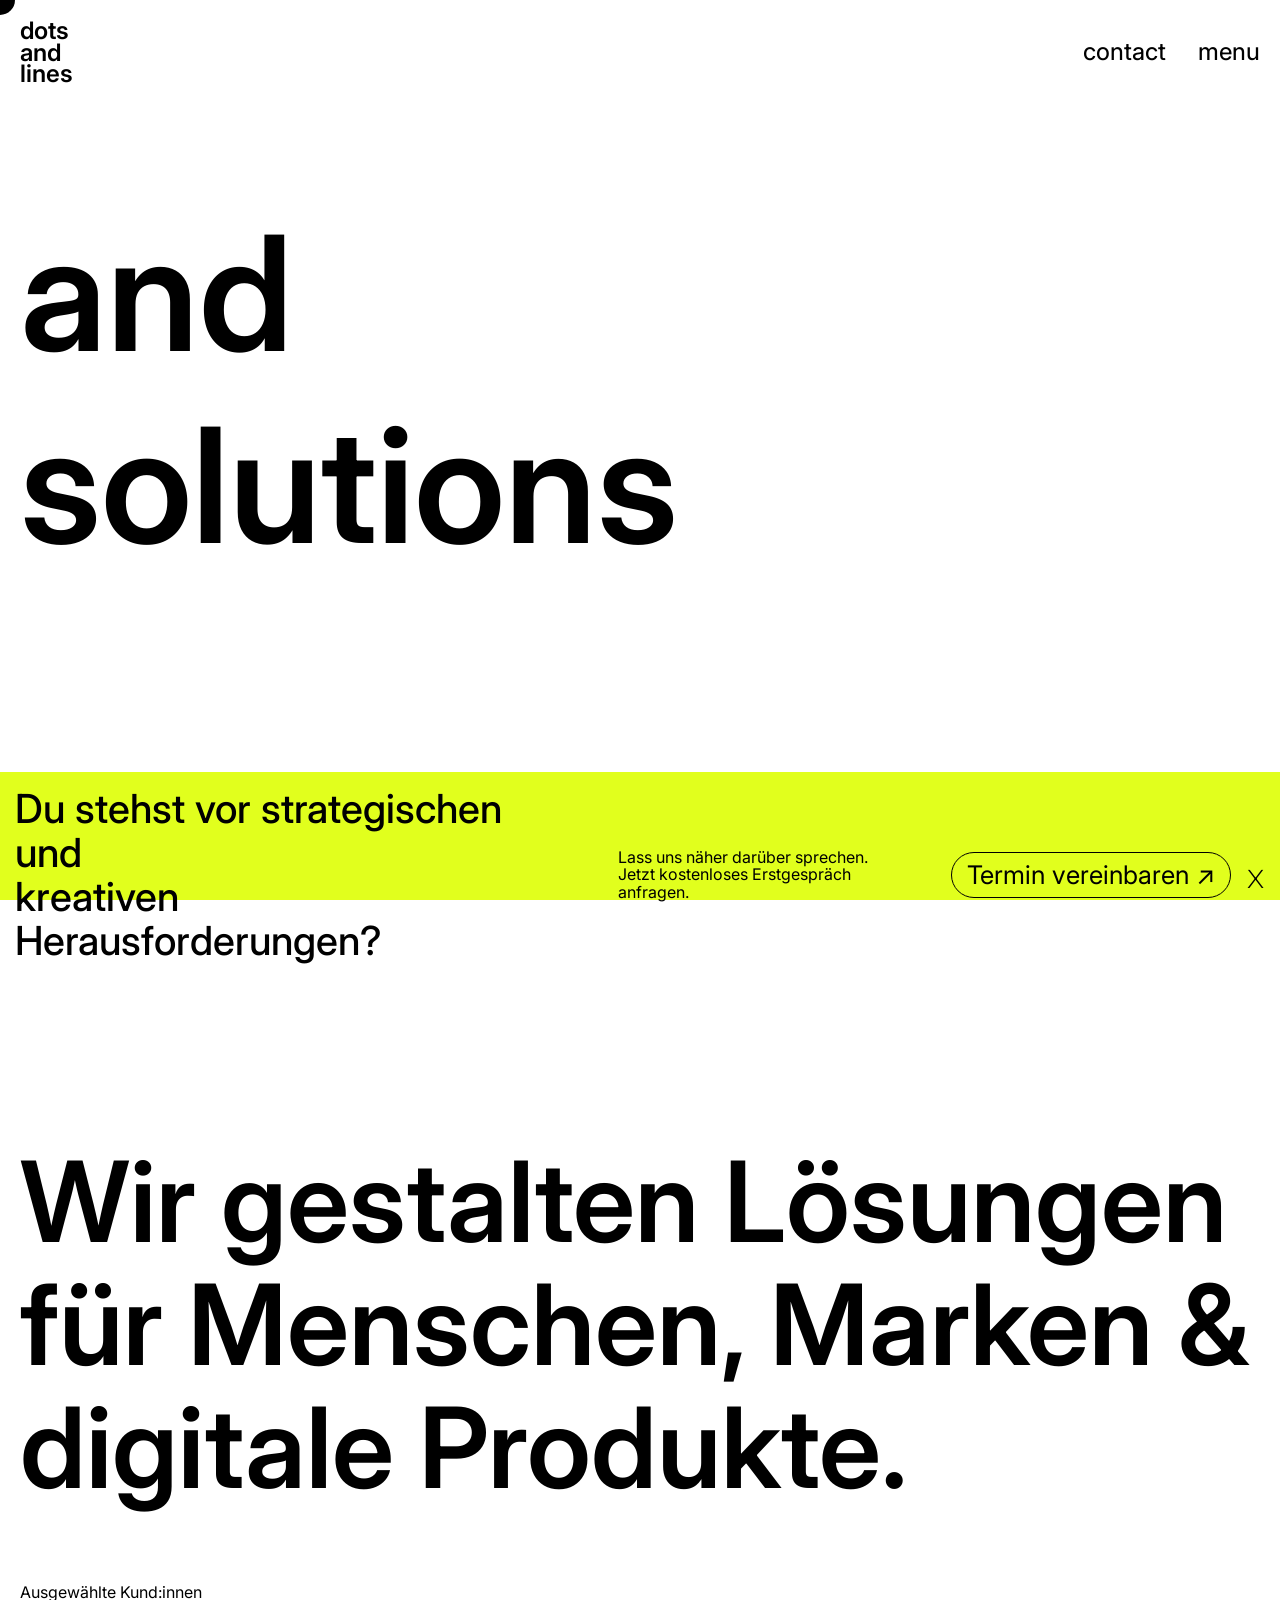
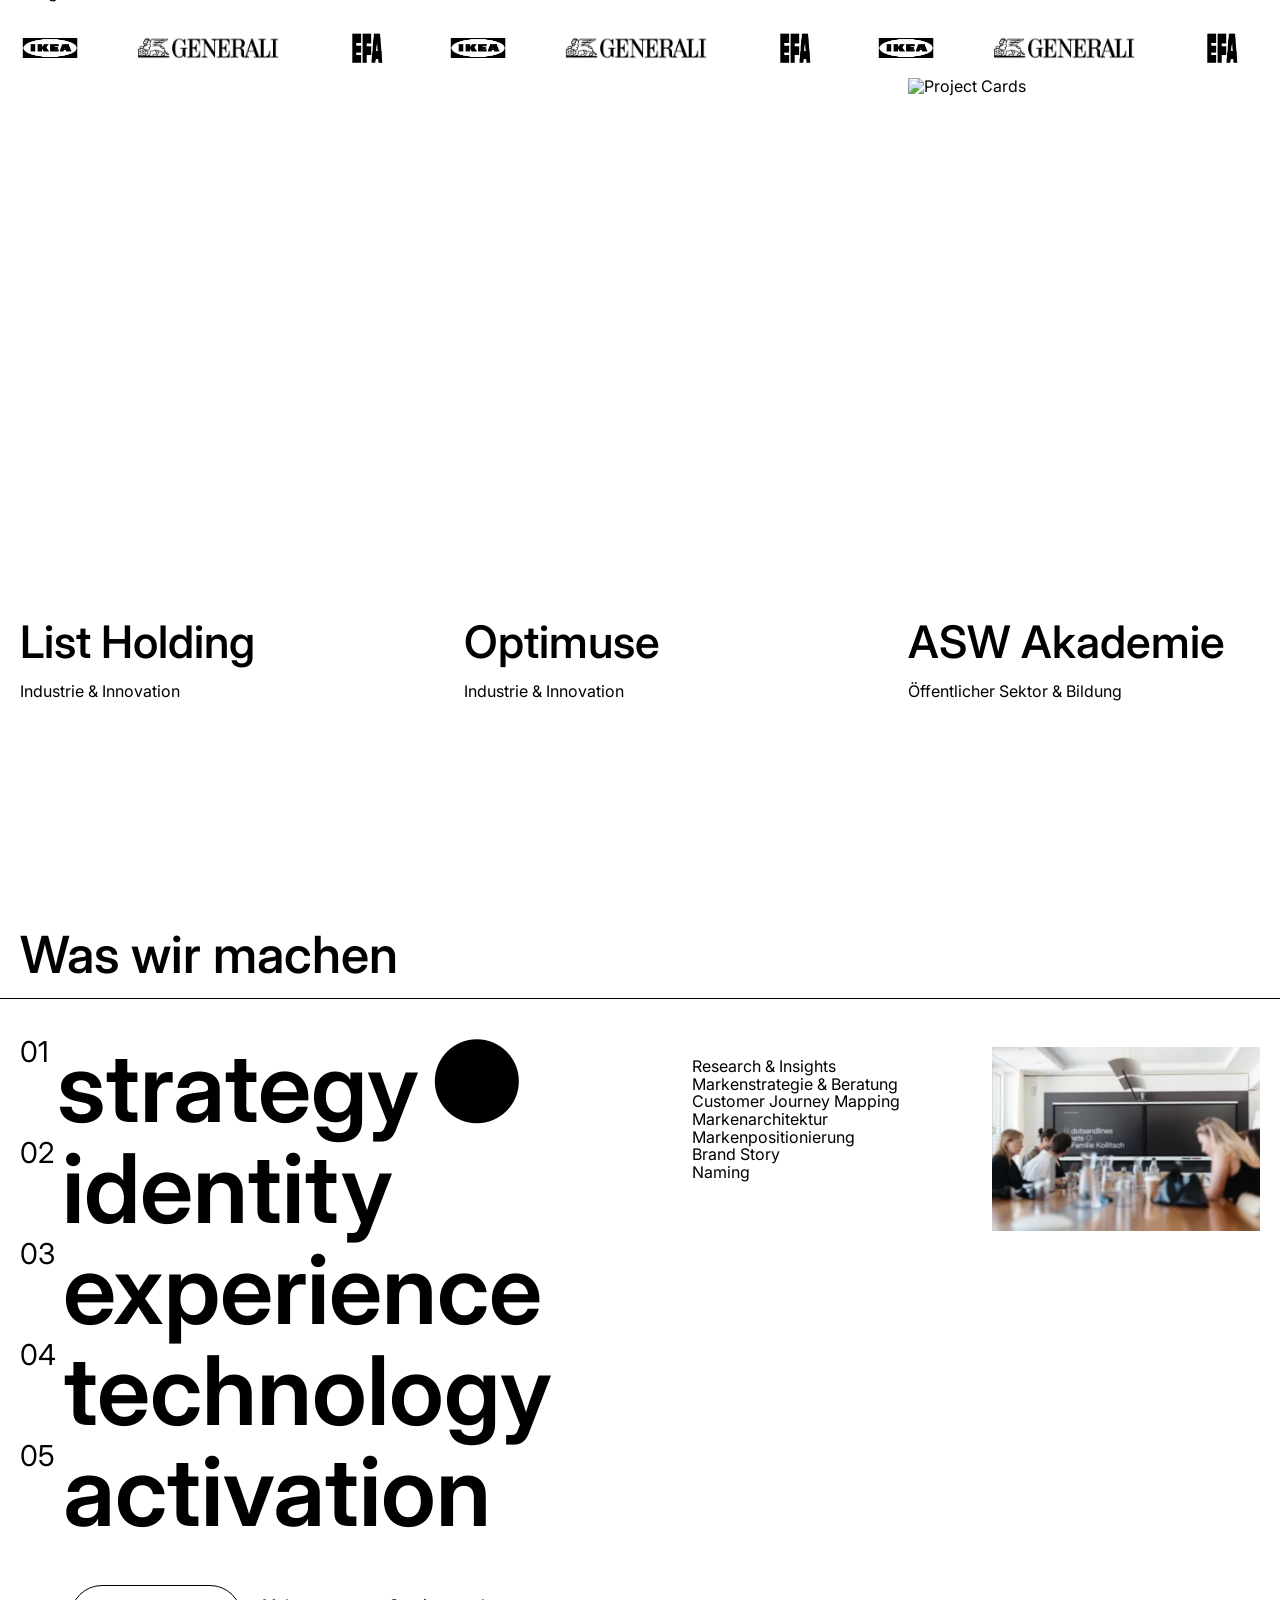
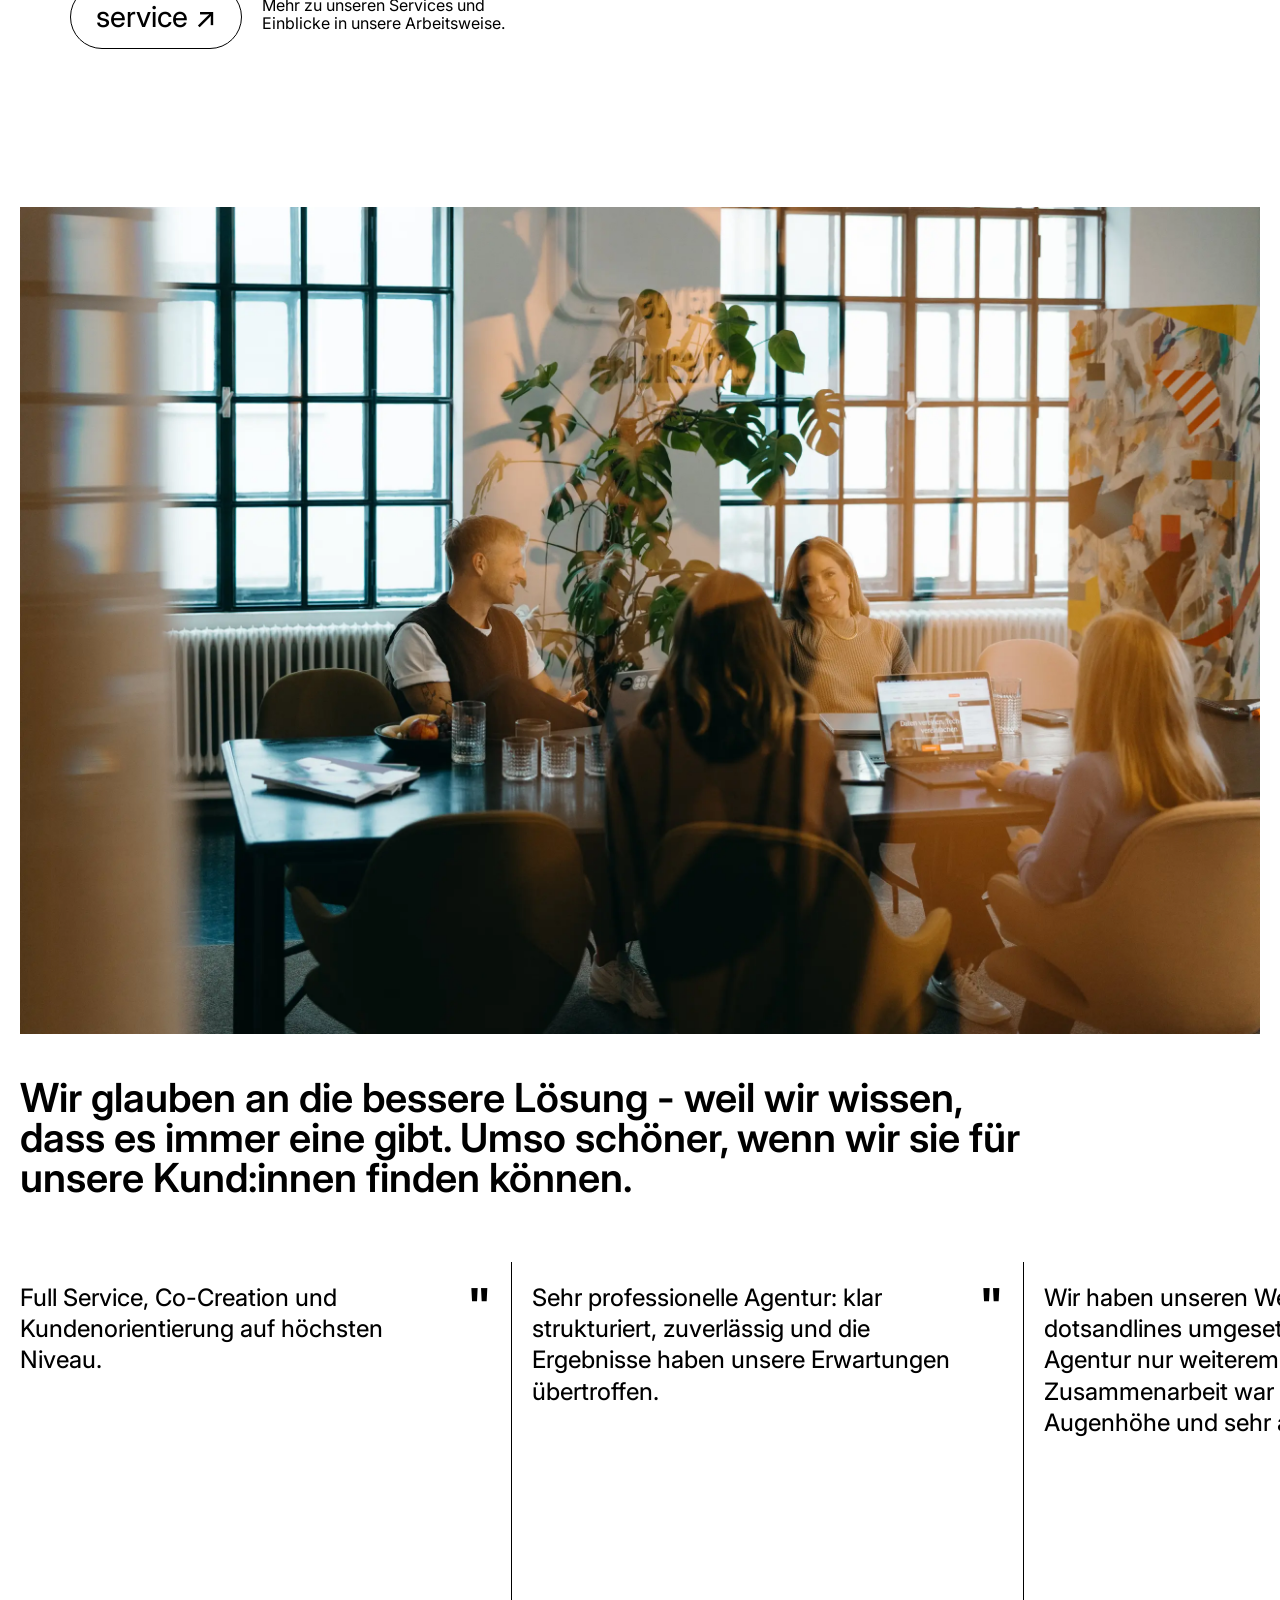
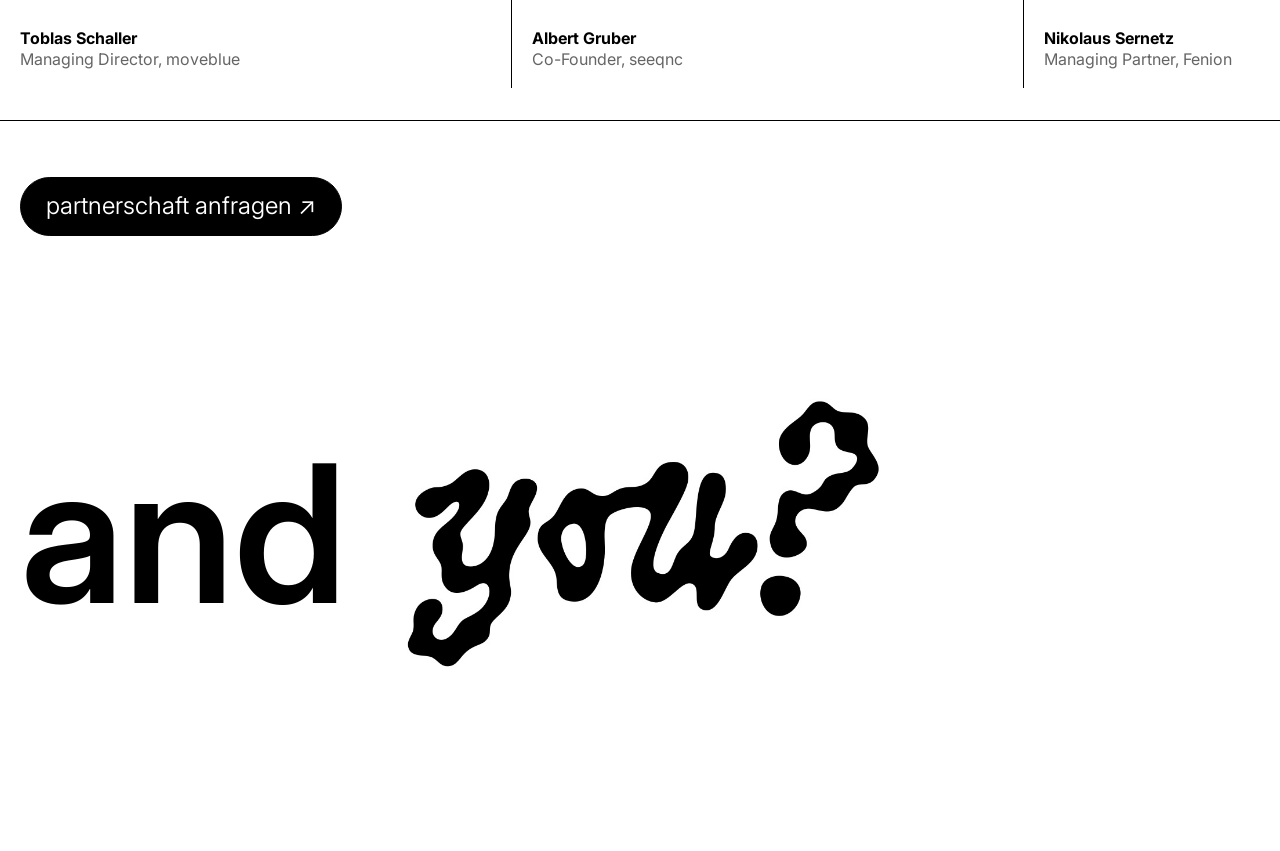
==== index.html @ 4eeb2e4d "finish testimonial cards" ====
<!DOCTYPE html>
<html lang="en">
  <head>
    <meta charset="UTF-8" />
    <meta name="viewport" content="width=device-width, initial-scale=1.0" />
    <meta http-equiv="X-UA-Compatible" content="ie=edge" />
    <title>Home | dots and lines Case Study</title>
    <link rel="preconnect" href="https://fonts.googleapis.com">
    <link rel="preconnect" href="https://fonts.gstatic.com" crossorigin>
    <link href="https://fonts.googleapis.com/css2?family=Inter:ital,opsz,wght@0,14..32,100..900;1,14..32,100..900&display=swap" rel="stylesheet">
    <link rel="stylesheet" href="normalize.css">
    <link rel="stylesheet" href="main.css"/>
  </head>
  
  <body>

<!--STICKY BANNER-->
    <article class="banner">
      <p class="banner__heading">
        <span>Du stehst vor strategischen und</span>
        <span>kreativen Herausforderungen?</span>
      </p>
      <p class="banner__text">Lass uns näher darüber sprechen. Jetzt kostenloses Erstgespräch anfragen.</p>
      <div class="banner__actions">
          <a href="#" class="banner__cta">Termin vereinbaren ↗ </a>
          <button class="banner__close">x</button>
      </div>
    </article>
            
<!--CURSOR-->
    <div class="cursor"></div>

<!--MAIN NAV-->
    <article class="navbar">
      <div class="main-nav">
        <nav class="main-nav__container">
          <div class="main-nav__logo">
            <span>dots</span><br>
            <span>and</span><br>
            <span>lines</span>
          </div>
          <div class="main-nav__menu">
            <a href="#">contact</a>
            <a href="#">menu</a>
          </div>
        </nav>
      </div>
    </article>

<!--HERO-->
    <article class="hero__title-wrap">
      <div class="hero__slot">
      <div class="hero__intro-viewport">
          <div class="hero__intro-clip">
              <div class="hero__intro">dots</div>
          </div>
          <div class="hero__intro-clip">
              <div class="hero__static">and</div>
          </div>
          <div class="hero__intro-clip">
              <div class="hero__intro">lines</div>
          </div>
      </div>
        <div class="hero__viewport">
          <div class="hero__word-track">
            <span>strategy</span>
            <span>identity</span>
            <span>experience</span>
            <span>technology</span>
            <span>activation</span>
            <span>solutions</span>
          </div>
        </div>
      </div>
    </article>

<!--HERO VIDEO-->
    <article class="cover">
      <video class="hero__video" src="img/hero-video.mp4" autoplay muted loop playsinline></video>
      <h1 class="cover__text">Wir gestalten Lösungen für Menschen, Marken & digitale Produkte.</h1>
    </article>

<!--CLIENT STRIP-->
    <article class="client-strip">
      <p class="client__list-title">Ausgewählte Kund:innen</p>
            <div class="logo-strip">
                <div class="logo-track">
                    <img src="img/logo_ikea.png" alt="Ikea Logo">
                    <img src="img/logo_generali.png" alt="Generali Logo">
                    <img src="img/logo_efa.png" alt="EFA Logo">

                    <img src="img/logo_ikea.png" alt="Ikea Logo">
                    <img src="img/logo_generali.png" alt="Generali Logo">
                    <img src="img/logo_efa.png" alt="EFA Logo">
                    
                    <img src="img/logo_ikea.png" alt="Ikea Logo">
                    <img src="img/logo_generali.png" alt="Generali Logo">
                    <img src="img/logo_efa.png" alt="EFA Logo">

                    <img src="img/logo_ikea.png" alt="Ikea Logo">
                    <img src="img/logo_generali.png" alt="Generali Logo">
                    <img src="img/logo_efa.png" alt="EFA Logo">

                    <img src="img/logo_ikea.png" alt="Ikea Logo">
                    <img src="img/logo_generali.png" alt="Generali Logo">
                    <img src="img/logo_efa.png" alt="EFA Logo">

                    <img src="img/logo_ikea.png" alt="Ikea Logo">
                    <img src="img/logo_generali.png" alt="Generali Logo">
                    <img src="img/logo_efa.png" alt="EFA Logo">
                </div>
              </div>
    </article>

<!--PROJECT CARDS-->
    <article class="project-cards">
        <div class="projects">
            <div class="project__cards">
                <div class="project__img-wrap">
                  <video class="project__video" src="https://cdn.sanity.io/files/y7n60qgt/production/046ce5dcc7f55432e597264c31dbbadfd63aad85.mp4" autoplay muted loop playsinline></video>
                </div>
                <h2>List Holding</h2>
                <p>Industrie &amp; Innovation</p>
            </div>
            <div class="project__cards">
                <div class="project__img-wrap">
                    <video class="project__video" src="https://cdn.sanity.io/files/y7n60qgt/production/2624f826c27a56b7e2b9a69c93c9286c3ce759e3.mp4" autoplay muted loop playsinline></video>
                </div>
                <h2>Optimuse</h2>
                <p>Industrie &amp; Innovation</p>
            </div>
            <div class="project__cards">
                <div class="project__img-wrap">
                    <img class="project__img" src="https://cdn.sanity.io/images/y7n60qgt/production/7425df51968b651694df9f4c94f338ae63f7da45-2160x2700.jpg?w=673&fm=webp" alt="Project Cards">
                </div>
                <h2>ASW Akademie</h2>
                <p>Öffentlicher Sektor &amp; Bildung</p>
            </div>
            <div class="project__cards">
                <div class="project__img-wrap">
                    <img class="project__img" src="img/phone.webp" alt="Project Cards">
                </div>
                <h2>City Airport Train</h2>
                <p>Wirtschaft &amp; Tourismus</p>
            </div>
            <div class="project__cards">
                <div class="project__img-wrap">
                    <video class="project__video" src="img/neweurope2022.mov" autoplay muted loop playsinline></video>
                </div>
                <h2>European Forum Alpbach</h2>
                <p>Wirtschaft &amp; Tourismus</p>
            </div>
            <div class="project__cards">
                <div class="project__img-wrap">
                    <img class="project__img" src="img/apo.webp" alt="Project Cards">
                </div>
                <h2>Apothekerkammer</h2>
                <p>Gesundheit &amp; Healthcare</p>
            </div>
            <div class="project__cards">
                <div class="project__img-wrap">
                    <video class="project__video" src="https://cdn.sanity.io/files/y7n60qgt/production/a20323cf07ae91e8a5c4e08586f7907f01e80e82.mp4" autoplay muted loop playsinline></video>
                </div>
                <h2>Sport Fleiss</h2>
                <p>Lifestyle &amp; Handel</p>
            </div>
            <div class="project__cards">
                <div class="project__img-wrap">
                    <img class="project__img" src="img/invest.webp" alt="Project Cards">
                </div>
                <h2>Kollitsch Invest</h2>
                <p>Wirtschaft &amp; Tourismus</p>
            </div>
            <div class="project__cards">
                <div class="project__img-wrap">
                  <video class="project__video" src="https://cdn.sanity.io/files/y7n60qgt/production/3d66388377801828fad8411e79ddfe352e0bf0ed.mp4" autoplay muted loop playsinline></video>
                </div>
                <h2>ZUSA</h2>
                <p>Energie &amp; Klima</p>
            </div>
        </div>
    </article>

<!--SERRVICE LIST-->
    <article class="service">
                <p class="services__heading">Was wir machen</p>
                <div class="services__layout">
                    
                    <!-- LEFT: service names -->
                    <ul class="services__list">
                        <li class="services__item active" data-index="0">
                            <span class="services__num">01</span>
                            <span class="services__name">strategy</span>
                            <span class="services__dot">●</span>
                        </li>
                        <li class="services__item" data-index="1">
                            <span class="services__num">02</span>
                            <span class="services__name">identity</span>
                            <span class="services__dot">●</span>
                        </li>
                        <li class="services__item" data-index="2">
                            <span class="services__num">03</span>
                            <span class="services__name">experience</span>
                            <span class="services__dot">●</span>
                        </li>
                        <li class="services__item" data-index="3">
                            <span class="services__num">04</span>
                            <span class="services__name">technology</span>
                            <span class="services__dot">●</span>
                        </li>
                        <li class="services__item" data-index="4">
                            <span class="services__num">05</span>
                            <span class="services__name">activation</span>
                            <span class="services__dot">●</span>
                        </li>
                    </ul>

                    <!-- MIDDLE: sub-items -->
                    <div class="services__details">
                        <div class="services__subitems active" data-index="0">
                            <p>Research & Insights</p>
                            <p>Markenstrategie & Beratung</p>
                            <p>Customer Journey Mapping</p>
                            <p>Markenarchitektur</p>
                            <p>Markenpositionierung</p>
                            <p>Brand Story</p>
                            <p>Naming</p>
                        </div>
                        <div class="services__subitems" data-index="1">
                            <p>Corporate Design</p>
                            <p>Logogestaltung</p>
                            <p>Typografie & Farbkonzept</p>
                            <p>Visuelles Storytelling</p>
                            <p>Verbale Identität</p>
                            <p>Copywriting</p>
                            <p>Brandbook & Brand Guidelines</p>
                        </div>
                        <div class="services__subitems" data-index="2">
                            <p>User Research</p>
                            <p>User Experience Design</p>
                            <p>User Interface Design</p>
                            <p>Visual Prototyping</p>
                            <p>Design Systems</p>
                            <p>Web Design</p>
                        </div>
                        <div class="services__subitems" data-index="3">
                            <p>Software Architektur</p>
                            <p>Native App Development</p>
                            <p>Web App Development</p>
                            <p>Infrastructure & Hosting</p>
                            <p>Web Development</p>
                            <p>KI-Beratung</p>
                        </div>
                        <div class="services__subitems" data-index="4">
                            <p>Markenkommunikation</p>
                            <p>Markenkampagnen</p>
                            <p>Employer Branding</p>
                            <p>Markenerlebnisse im Raum</p>
                            <p>Brand Engagement</p>
                        </div>
                    </div>

                    <!-- RIGHT: image -->
                    <div class="services__image">
                      <img src="img/serviceimg.png" data-index="0" class="active" alt="strategy"/>
                      <img src="img/identity.webp" data-index="1" alt="identity"/>
                      <img src="img/experience.webp" data-index="2" alt="experience"/>
                      <img src="img/tech.webp" data-index="3" alt="technology"/>
                      <img src="img/activation.webp" data-index="4" alt="activation"/>
                    </div>
                </div>

                <!-- BOTTOM: button -->
                  <div class="services__cta">
                    <a href="#" class="services__button">service ↗</a>
                    <p class="services__cta-details">Mehr zu unseren Services und<br>
                    Einblicke in unsere Arbeitsweise.<br>
                      </p>
                  </div>
    </article>

<!--MISSION-->
  <article class="mission">
    <img class="mission__img" src="img/mission_img.webp" alt="Mission Image">
    <p class="mission__statement">Wir glauben an die bessere Lösung - weil wir wissen, dass es immer eine gibt. Umso schöner, wenn wir sie für unsere Kund:innen finden können.</p>
  </article>

<!-- TESTIMONIALS-->
    <article class="testimonials">
                <div class="testimonials__track">
                <div class="testimonials__card">
                    <div class ="testimonials__body">
                        <p class="testimonials__text">Full Service, Co-Creation und Kundenorientierung auf höchsten Niveau.</p>
                        <div class="testimonials__quote">"</div>
                    </div>
                        <div class="testimonials__author">
                            <strong>Toblas Schaller</strong>
                            <span>Managing Director, moveblue</span>
                        </div>
                </div>
                <div class="testimonials__card">
                    <div class ="testimonials__body">
                        <p class="testimonials__text">Sehr professionelle Agentur: klar strukturiert, zuverlässig und die Ergebnisse haben unsere Erwartungen übertroffen.</p>
                        <div class="testimonials__quote">"</div>
                    </div>
                        <div class="testimonials__author">
                            <strong>Albert Gruber</strong>
                            <span>Co-Founder, seeqnc</span>
                        </div>
                </div>
                <div class="testimonials__card">
                    <div class ="testimonials__body">
                        <p class="testimonials__text">Wir haben unseren Website Relaunch mit dotsandlines umgesetzt und können die Agentur nur weiterempfehlen. Die Zusammenarbeit war stets auf Augenhöhe und sehr angenehm.</p>
                        <div class="testimonials__quote">"</div>
                    </div>
                        <div class="testimonials__author">
                            <strong>Nikolaus Sernetz</strong>
                            <span>Managing Partner, Fenion</span>
                        </div>
                </div>
                <div class="testimonials__card">
                    <div class ="testimonials__body">
                        <p class="testimonials__text">Es ist erstaunlich, wie schnell und präzise das Team erfühlt hat, was wir mit unserer Marke transportieren möchten.</p>
                        <div class="testimonials__quote">"</div>
                    </div>
                        <div class="testimonials__author">
                            <strong>Carina Fleck</strong>
                            <span>Co-Founder, y.lab</span>
                        </div>
                    </div>
                <div class="testimonials__card">
                    <div class ="testimonials__body">
                        <p class="testimonials__text">Von Anfang an unkompliziert, konstruktiv und zum Nachdenken anregend.</p>
                        <div class="testimonials__quote">"</div>
                    </div>
                        <div class="testimonials__author">
                            <strong>Anke Neiss</strong>
                            <span>Leitung Produktmanagement, RZL Software</span>
                        </div>
                    </div>
                <div class="testimonials__card">
                    <div class ="testimonials__body">
                        <p class="testimonials__text">Extrem professionelle & starke Umsetzung von der Idee bis zum Endprodukt.</p>
                        <div class="testimonials__quote">"</div>
                    </div>
                        <div class="testimonials__author">
                            <strong>Caroline Cornelius</strong>
                            <span>Product Manager, Novartis</span>
                        </div>
                    </div>
                </div>
                <div class="testimonials__footer">
                    <a href="#" class="testimonials__cta">partnerschaft anfragen ↗</a>
                </div>
    </article>

<!--IMG SWAP-->
  <article class="img-swap__combo">
            <p class="img-swap__text">and</p>
            <div class="img-swap">
                <img class="img-swap__default" src="img/you.jpeg" alt="default"/>
                <img class="img-swap__hover" src="img/you1.jpeg" alt="hover 1"/>
                <img class="img-swap__hover" src="img/you2.jpeg" alt="hover 2"/>
                <img class="img-swap__hover" src="img/you3.jpeg" alt="hover 3"/>
                <img class="img-swap__hover" src="img/you4.jpeg" alt="hover 4"/>
            </div>
  </article>

<script>
const cursor = document.querySelector('.cursor');

let mouseX = 0;
let mouseY = 0;

let posX = 0;
let posY = 0;

window.addEventListener('mousemove', (e) => {
  mouseX = e.clientX;
  mouseY = e.clientY;
});

function animate() {
  posX += (mouseX - posX) * 0.08;
  posY += (mouseY - posY) * 0.08;

  cursor.style.left = posX + 'px';
  cursor.style.top = posY + 'px';

  requestAnimationFrame(animate);
}

animate();

document.querySelectorAll('.img-swap').forEach(swap => {
    const imgs = swap.querySelectorAll('img');
    let current = 0;

    swap.addEventListener('mouseenter', () => {
        imgs[current].style.opacity = 0;
        current = (current + 1) % imgs.length;
        imgs[current].style.opacity = 1;
    });
});

document.querySelector('.banner__close').addEventListener('click', () => {
    document.querySelector('.banner').style.display = 'none';
});

const sections = document.querySelectorAll('.components[id]');
const navLinks = document.querySelectorAll('.sidebar__list a');

window.addEventListener('scroll', () => {
    let current = '';

    sections.forEach(section => {
        if (window.scrollY >= section.offsetTop - 100) {
            current = section.getAttribute('id');
        }
    });

    navLinks.forEach(link => {
        link.classList.remove('active');
        if (link.getAttribute('href') === `#${current}`) {
            link.classList.add('active');
        }
    });
});

const slider = document.querySelector('.project-cards');
let isDown = false;
let startX;
let scrollLeft;

document.addEventListener('mousedown', (e) => {
    e.preventDefault();
    isDown = true;
    startX = e.pageX - slider.getBoundingClientRect().left;
    scrollLeft = slider.scrollLeft;
});

document.addEventListener('mouseup', () => isDown = false);

document.addEventListener('mousemove', (e) => {
    if (!isDown) return;
    e.preventDefault();
    const x = e.pageX - slider.getBoundingClientRect().left;
    const walk = (x - startX) * 1.5;
    slider.scrollLeft = scrollLeft - walk;
});

const video = document.querySelector('.hero__video');

window.addEventListener('scroll', () => {
    const scrollY = window.scrollY;
    const scale = Math.max(0.1, 1 - scrollY / 2000);
    video.style.transform = `scale(${scale})`;
});

const serviceItems = document.querySelectorAll('.services__item');
const serviceSubitems = document.querySelectorAll('.services__subitems');

serviceItems.forEach(item => {
    item.addEventListener('mouseenter', () => {
        const index = item.getAttribute('data-index');

        serviceItems.forEach(i => i.classList.remove('active'));
        serviceSubitems.forEach(s => s.classList.remove('active'));
        document.querySelectorAll('.services__image img').forEach(img => {
            img.classList.remove('active');
            img.style.transform = 'translateY(100%)';
        });

        item.classList.add('active');
        document.querySelector(`.services__subitems[data-index="${index}"]`).classList.add('active');

        const activeImg = document.querySelector(`.services__image img[data-index="${index}"]`);
        activeImg.style.transform = 'translateY(0)'; 
});
});

const testimonialTrack = document.querySelector('.testimonials__track');
let testimonialDown = false;
let testimonialStartX;
let testimonialScrollLeft;

testimonialTrack.addEventListener('mousedown', (e) => {
    testimonialDown = true;
    testimonialStartX = e.pageX - testimonialTrack.getBoundingClientRect().left;
    testimonialScrollLeft = testimonialTrack.scrollLeft;
});

document.addEventListener('mouseup', () => testimonialDown = false);

testimonialTrack.addEventListener('mousemove', (e) => {
    if (!testimonialDown) return;
    e.preventDefault();
    const x = e.pageX - testimonialTrack.getBoundingClientRect().left;
    const walk = (x - testimonialStartX) * 1.5;
    testimonialTrack.scrollLeft = testimonialScrollLeft - walk;
});

</script>
  </body>
</html>
---- main.css ----
:root {
    --font-sans-serif: Inter, sans-serif;
    --black: #000;
    --white:#fff;
    --greenneon: #e0ff16f7;
    --gray: #656565;
}
html {
  box-sizing: border-box;
}
*, *:before, *:after {
  box-sizing: inherit;
}

/**
*Typography
*/

body {
    font-family: var(--font-sans-serif);
    line-height: 1.1;
    font-weight: 400;
    margin: 20px;
}

h1, h2, h3, h4 {
    font-family: var(--font-sans-serif);
    line-height: 1.1;
}

h1 {
    font-size: 7rem;
    font-weight: 600;
}

h2 {
    font-size: 2.8rem;
    font-weight: 550;
    margin: 0;
    margin-top: 10px;
}

h3 {
    font-size: 3rem;
    font-weight: 550;
}

h4 {
    font-size: 2rem;
    font-weight: 450;
}

/**
*NAVBAR
*/

.main-nav {
    width: 100%;
    font-size: 1.5rem;
}

.main-nav__container {
  display: flex;
  justify-content: space-between;
  align-items: center;
  flex-wrap: nowrap;
}

.main-nav__logo {
    height: auto;
    line-height: 0.9;
    display: inline-block;
    white-space: normal;
    font-weight: 600;
}

.main-nav__menu {
    display: flex;
    gap: 2rem;
    align-items: flex-start;
}

.main-nav__menu a {
  text-decoration: none;
  color: var(--black);
  font-size: 1.5rem;
  font-weight: 450;
  transition: color 0.3s;
  white-space: nowrap;
}

.main-nav__menu a:hover {
  text-decoration: underline;
}

/**
*HERO
*/
.hero__title-wrap {
    display: flex;
    flex-direction: column;
    align-items: flex-start;
}

.hero__slot {
    position: relative;
    height: 30rem;
}

.hero__intro-clip {
    overflow: hidden;
    left: 0;
    top: 0;
}

.hero__intro-viewport {
    position: absolute;
    top: 0;
    left: 0;
    display: flex;
    flex-direction: column;
    gap: 0;
    animation-delay: 1s;
}

.hero__intro {
    font-size: 10rem;
    font-weight: 600;
    line-height: 0.8;
    transform: translateY(100%);
    animation: introIn 0.6s cubic-bezier(0.22, 1, 0.36, 1) forwards,
               introAway 0.6s cubic-bezier(0.22, 1, 0.36, 1) forwards 2s;
}

.hero__intro:last-child {
    animation-delay: 0.2s, 1.5s; 
}

.hero__static {
    font-size: 10rem;
    font-weight: 600;
    line-height: 1;
    transform: translateY(100%);
    animation: introIn 0.6s cubic-bezier(0.22, 1, 0.36, 1) forwards 0.1s;
}

@keyframes introIn {
    0%   { transform: translateY(100%);}
    100% { transform: translateY(0);}
}

@keyframes introAway {
    0%   { transform: translateY(0);}
    100% { transform: translateY(-100%);}
}

.hero__viewport {
    position: absolute;
    top: 20rem;
    left: 0;
    height: 10rem;
    overflow: hidden;
}

.hero__word-track {
    display: flex;
    flex-direction: column;
    animation: slideUp 2s linear forwards;
    animation-delay: 1.9s;
    transform: translateY(100%);
    animation-fill-mode: both;
}

.hero__word-track span {
    font-size: 10rem;
    font-weight: 600;
    line-height: 1;
    height: 10rem;
}

@keyframes slideUp {
    0%   { transform: translateY(100%); }
    5%   { transform: translateY(0); }
    11%  { transform: translateY(-8%); }
    18%  { transform: translateY(-16.6%); }
    24%  { transform: translateY(-24%); }
    31%  { transform: translateY(-33.3%); }
    37%  { transform: translateY(-41%); }
    44%  { transform: translateY(-50%); }
    52%  { transform: translateY(-58%); }
    60%  { transform: translateY(-66.6%); }
    70%  { transform: translateY(-74%); }
    98%  { transform: translateY(-83.3%); }
    100% { transform: translateY(-83.3%); }
}

.cover {
    margin-top: 50px;;
}
.hero__video {
    width: 100%;
    height: 50vh;
    object-fit: cover;
    display: block;
    transform-origin: bottom right;
    transition: transform 0.1s linear;
}

/**
*CLIENT STRIP
*/
.logo-strip {
  overflow: hidden;
  width: 100%;
  position: relative;
}

.logo-track {
  display: flex;
  align-items: center;
  gap: clamp(1rem, 4vw, 4rem);
  width: max-content;
  animation: scrollLeft 10s linear infinite;
}

.logo-track img {
  height: clamp(20px, 5vw, 60px); 
  width: auto;
  flex-shrink: 0;
}

@keyframes scrollLeft {
  0% {
    transform: translateX(0);
  }
  100% {
    transform: translateX(-50%);
  }
}

/**
*PROJECT CARDS
*/
.project-cards {
    overflow-x: scroll;
    scrollbar-width: none;
    cursor: grab;
    width: 100vw;
    margin-left: -30px;
    padding-left: 30px;
    user-select: none;
}

.project-cards img,
.project-cards video {
    pointer-events: none;
    -webkit-user-drag: none;
}

.project-cards::-webkit-scrollbar {
    display: none;
}

.project-cards:active {
    cursor: grabbing;
}

.projects {
    display: flex;
    flex-direction: row;
    gap: 20px;
    width: max-content; /* lets it grow as wide as needed */
    user-select: none;
}

.project__cards {
    flex: 0 0 400px; /* fixed width, won't shrink */
}

.project__img-wrap {
    position: relative;
    flex: 0 0 424px;
    width: 424px;
    height: 530px;
    overflow: hidden;
}

.project__img-wrap img {
    position: absolute;
    top: 0;
    left: 0;
    width: 100%;
    height: 100%;
    max-width: none;
    object-fit: cover;
    transform: scale(1);
    transform-origin: center center;
    transition: transform 1.2s cubic-bezier(0.25, 1, 0.5, 1);
    display: block;
    pointer-events: none;
}

.project__cards:hover .project__img-wrap img {
    transform: scale(1.1);
}

.project__video {
    position: absolute;
    top: 0;
    left: 0;
    width: 100%;
    height: 100%;
    object-fit: cover;
    pointer-events: none;
}

.project__cards:hover .project__img-wrap video {
    transform: scale(1.1);
}

.project__img-wrap video {
    position: absolute;
    top: 0;
    left: 0;
    width: 100%;
    height: 100%;
    object-fit: cover;
    pointer-events: none;
    transform: scale(1);
    transform-origin: center center;
    transition: transform 1.2s cubic-bezier(0.25, 1, 0.5, 1);
}

/**
*IMG SWAP
*/
.img-swap__combo {
    display: flex;
    flex-direction: row;
    align-items: center;
    overflow: hidden;
}

.img-swap__text {
    font-size: 12rem;
    font-weight: 600;
    padding-right: 10px;
}

.img-swap {
    position: relative;
    margin: 50px;
}

.img-swap__hover {
    position: absolute;
    top: 0;
    left: 0;
    width: 100%;
    height: 100%;
    object-fit: cover;
    opacity: 0;
    transition: opacity 0.1s;
}
.img-swap img {
    width: auto;
    height: 19rem;
}

.img-swap img:first-child {
    opacity: 1;
    position: relative;
}


/**
*SERVICES
*/
.service {
    margin-top: 10rem;
}

.services__heading {
    border-bottom: 1px solid var(--black);
    padding-bottom: 1rem;
    margin-bottom: 2rem;
    font-size: 3.2rem;
    margin-left: -20px;
    margin-right: -20px;
    padding-left: 20px;
    padding-right: 20px;
    font-weight: 550;
}

.services__layout {
    display: grid;
    grid-template-columns: 2fr 1fr 1fr;
    gap: 2rem;
    align-items: start;
}

/* LEFT */
.services__list {
    list-style: none;
    padding: 0;
    margin: 0;
}

.services__item {
    display: flex;
    align-items: baseline;
    gap: 0.5rem;
    cursor: pointer;
    font-size: 4rem;
    font-weight: 650;
    line-height: 0.9;
    color: var(--black);
    transition: color 0.3s;
}

.services__item.active {
    color: var(--black);
}

.services__num {
    font-size: 1.8rem;
    font-weight: 400;
    color: var(--black);
    align-self: flex-start;
    margin-top: 0.5rem;
}

.services__name {
    font-size: 6rem;
    font-weight: 600;
}

.services__dot {
    opacity: 0;
    font-size: 7rem;
}

.services__item.active .services__dot {
    opacity: 1;
}

/* MIDDLE */
.services__details {
    align-self: start;
    padding-top: 1.8rem;
}

.services__subitems {
    display: none;
    flex-direction: column;
    gap: 0.3rem;
}

.services__subitems.active {
    display: flex;
}

.services__subitems p {
    margin: 0;
    font-size: 1rem;
    line-height: 0.8;
}

/* RIGHT */
.services__image {
    position: relative;
    overflow: hidden;
    height: 200px;
}

.services__image img {
    position: absolute;
    top: 0;
    left: 0;
    height: 100%;
    width: 100%;
    padding-top: 1rem;
    object-fit: cover;
    transform: translateY(100%);
    transition: transform 0.6s cubic-bezier(0.22, 1, 0.36, 1);
}

.services__image img.active {
    transform: translateY(0); 
}

/* BOTTOM */
.services__cta {
    display: flex;
    flex-direction: row;
    align-items: center;
}

.services__button {
    border: 1px solid var(--black);
    color: var(--black);
    text-decoration: none;
    border-radius: 999px;
    padding: 15px 25px;
    margin: 50px 20px 30px 50px;
    font-size: 1.8rem;
    font-weight: 450;
}

.services__cta-details {
    padding-top: 15px;
}

.services__button:hover {
    color: var(--white);
    background: var(--black);
}


/**
*STICKY BANNER
*/
.banner {
    position: fixed;
    bottom: 0;
    left: 0;
    width: 100%;
    height: 8rem;
    display: grid;
    grid-template-columns: 2fr 1fr 1fr;
    align-items: center;
    gap: 3rem;
    z-index: 999;
    background: var(--greenneon);
}

.banner__heading {
    font-size: 2.5rem;
    font-weight: 500;
    line-height: 1.1;
    margin: 15px;
    display: grid;
    flex-direction: row;
    align-self: center;
}

.banner__text {
    font-size: 1rem;
    font-weight: 400;
    margin: 0;
}

.banner__actions {
    display: flex;
    align-items: center;
    justify-content: flex-end;
}

.banner__cta {
    display: inline-flex;
    font-size: 1.6rem;
    align-items: center;
    gap: 0.5rem;
    border: 1px solid var(--black);
    border-radius: 999px;
    padding: 8px 15px;
    text-decoration: none;
    color: var(--black);
    white-space: nowrap;
    transition: background 0.3s;
}

.banner__cta:hover {
    background: var(--black);
    color: var(--white);
}

.banner__close {
    background: none;
    border: none;
    font-size: 2.2rem;
    cursor: pointer;
    font-weight: 200;
    margin: 10px;
}

/**
*MISSION
*/
.mission {
    margin-top: 8rem;
    margin-bottom: 4rem;
}

.mission__img {
    width: 100%;
    height: 100%;
}

.mission__statement {
    font-size: 2.5rem;
    font-weight: 600;
    line-height: 1;
    padding-right: 15rem;
}

/**
*TESTIMONIALS
*/
.testimonials__track {
    display: flex;
    overflow-x: auto;
    scrollbar-width: none;
    border-bottom: 1px solid var(--black);
    padding-bottom: 2rem;
    margin-left: -20px;
    margin-right: -20px;
    cursor: grab;
}

.testimonials__track:active {
    cursor: grabbing;
}

.testimonials__card {
    flex: 0 0 40vw;
    display: flex;
    flex-direction: column;
    justify-content: space-between;
    min-height: 300px;
    padding: 20px;
    border-right: 1px solid var(--black);
    margin: 0;
    gap: 12rem;
}

.testimonials__body {
    display: flex;
    justify-content: space-between;
    align-items: flex-start;
    flex: 1;
}

.testimonials__quote {
    font-size: 3rem;
    font-weight: 700;
    line-height: 1;
    flex-shrink: 0;
    align-self: flex-start;
    margin-left: auto;
    padding: 0;
}

.testimonials__text {
    font-size: 1.5rem;
    font-weight: 450;
    line-height: 1.3;
    margin: 0;
    flex: 2;
}

.testimonials__author {
    display: flex;
    flex-direction: column;
    gap: 0.2rem;
    font-size: 1rem;
}

.testimonials__author strong {
    font-weight: 700;
}

.testimonials__author span {
    font-weight: 400;
    color: var(--gray);
}

.testimonials__footer {
    margin-top: 3.5rem;
}

.testimonials__cta {
    display: inline-flex;
    align-items: center;
    gap: 0.5rem;
    color: var(--white);
    font-size: 1.5rem;
    font-weight: 350;
    text-decoration: none;
    background: var(--black);
    border-radius: 999px;
    padding: 15px 25px;
    border: 1px solid var(--black);
}

.testimonials__cta:hover {
    background: var(--white);
    color: var(--black);
}

/**
*Components - FOOTER
*/
.footer {
    display: flex;
    justify-content: space-between;
    align-items: flex-start;
}

.footer__logo {
    display: flex;
    flex-direction: column;
    font-size: 4rem;
    font-weight: 500;
    line-height: 0.9;
}
.footer__list {
    list-style: none;
}

.footer__list-items a {
    color: var(--black);
    font-weight: 500;
    font-size: 1.4rem;
    line-height: 1.8;
}

.footer__credit {
    align-self: flex-end;
}

/**
*Components - CURSOR
*/

.cursor {
  position: fixed;
  top: 0;
  left: 0;
  width: 30px;
  height: 30px;
  background: black;
  border-radius: 50%;
  pointer-events: none;
  transform: translate(-50%, -50%);
}
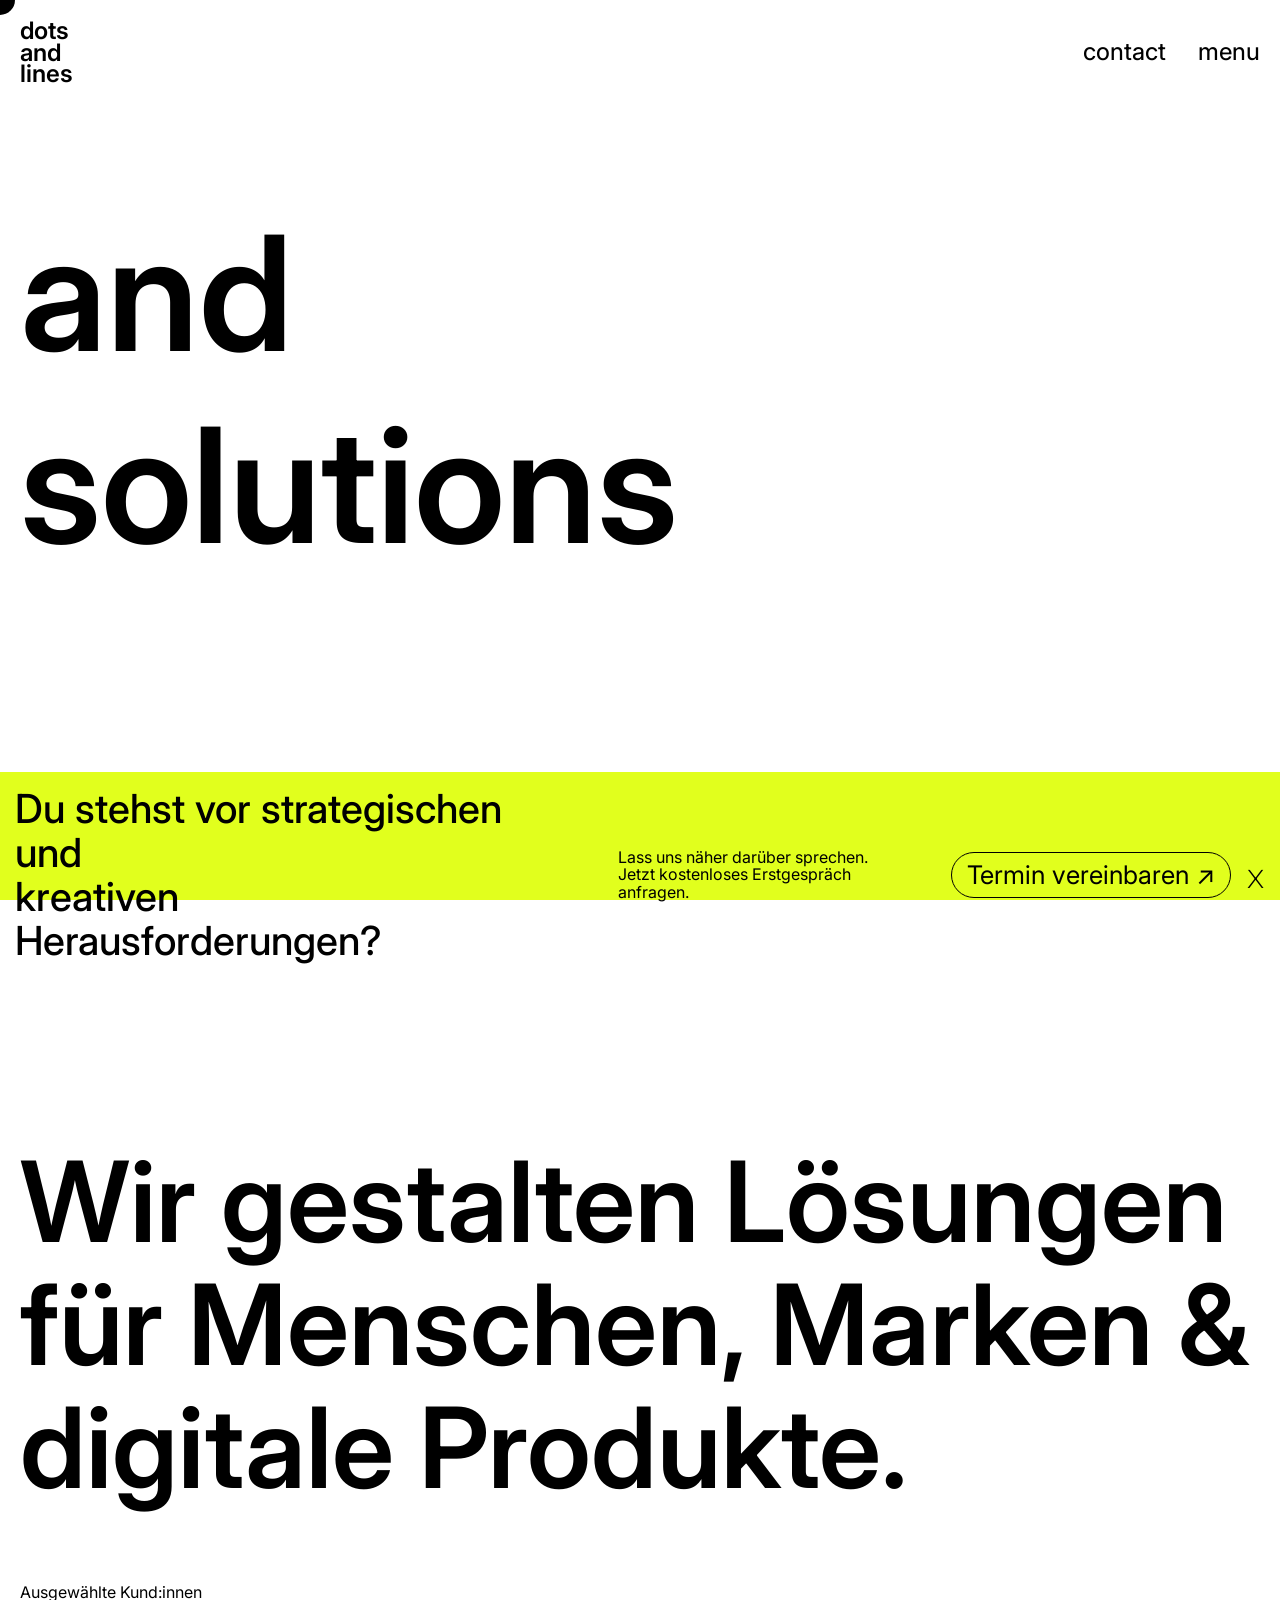
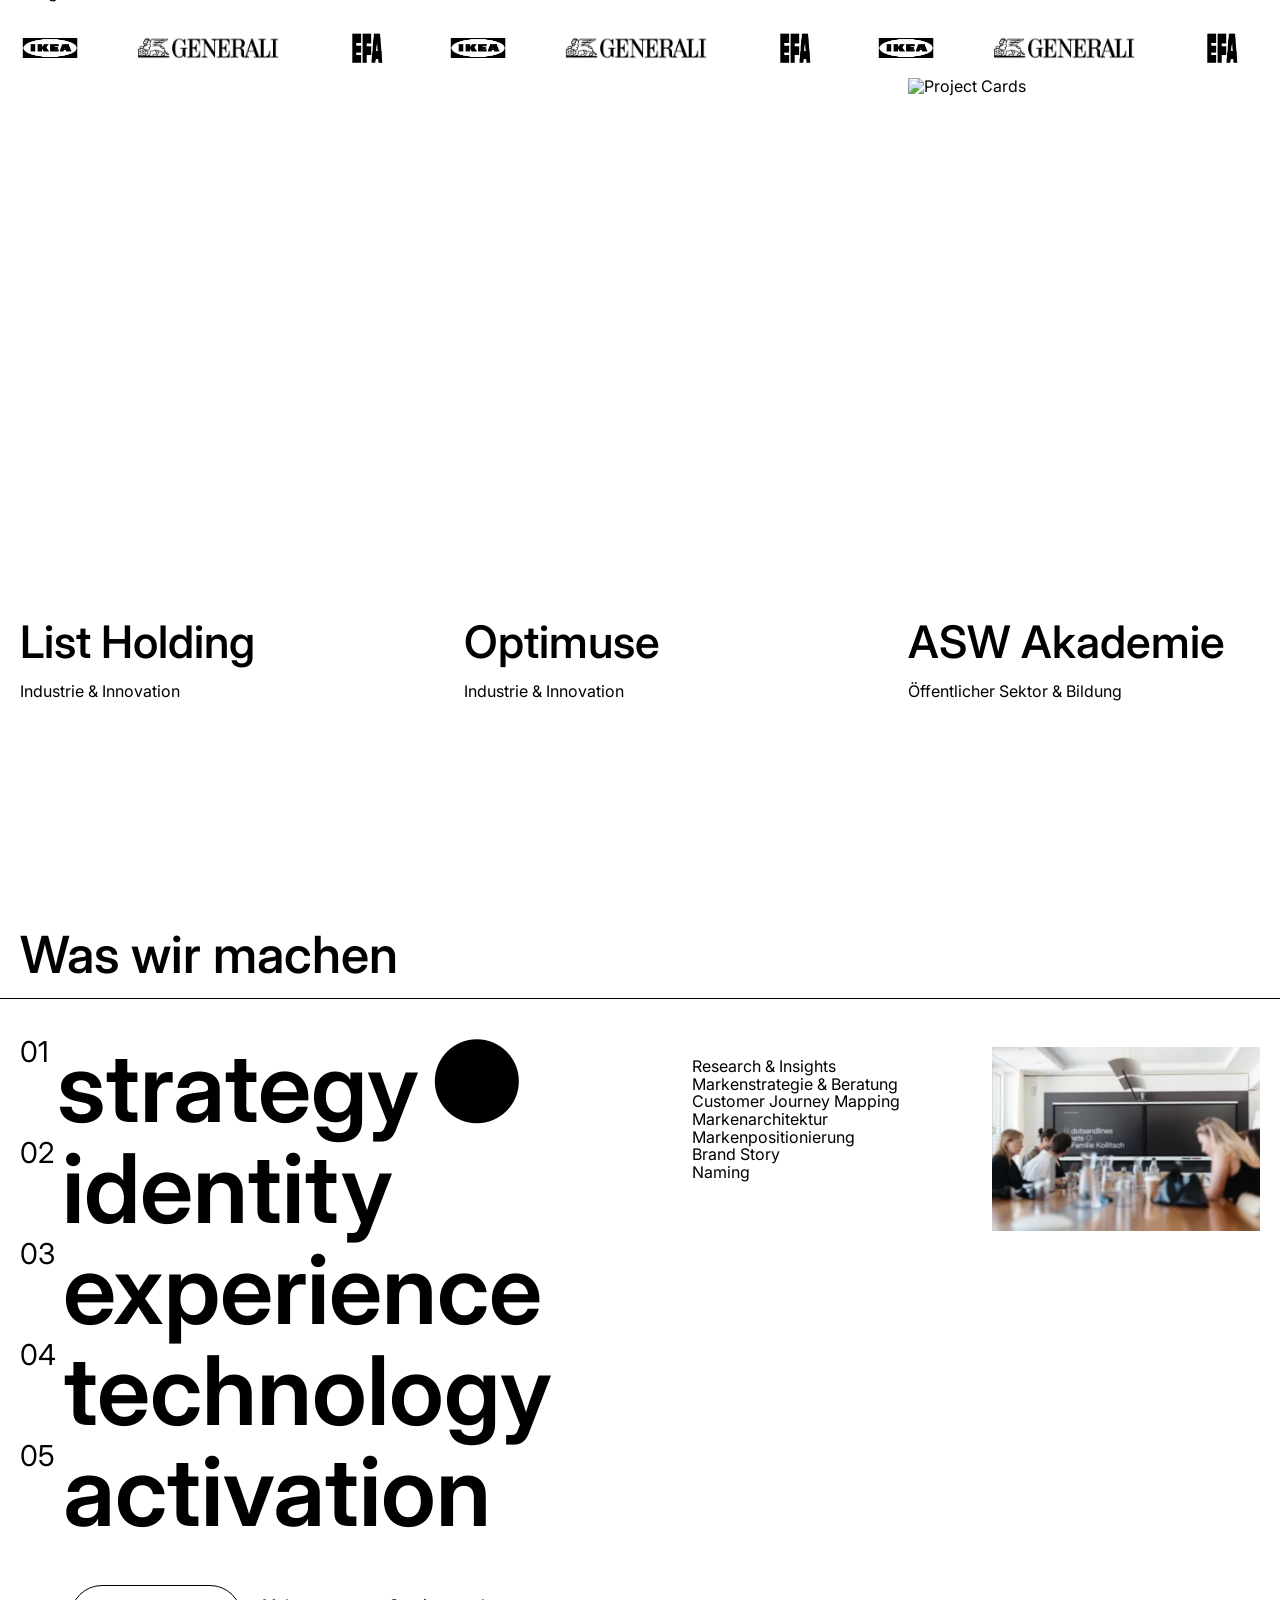
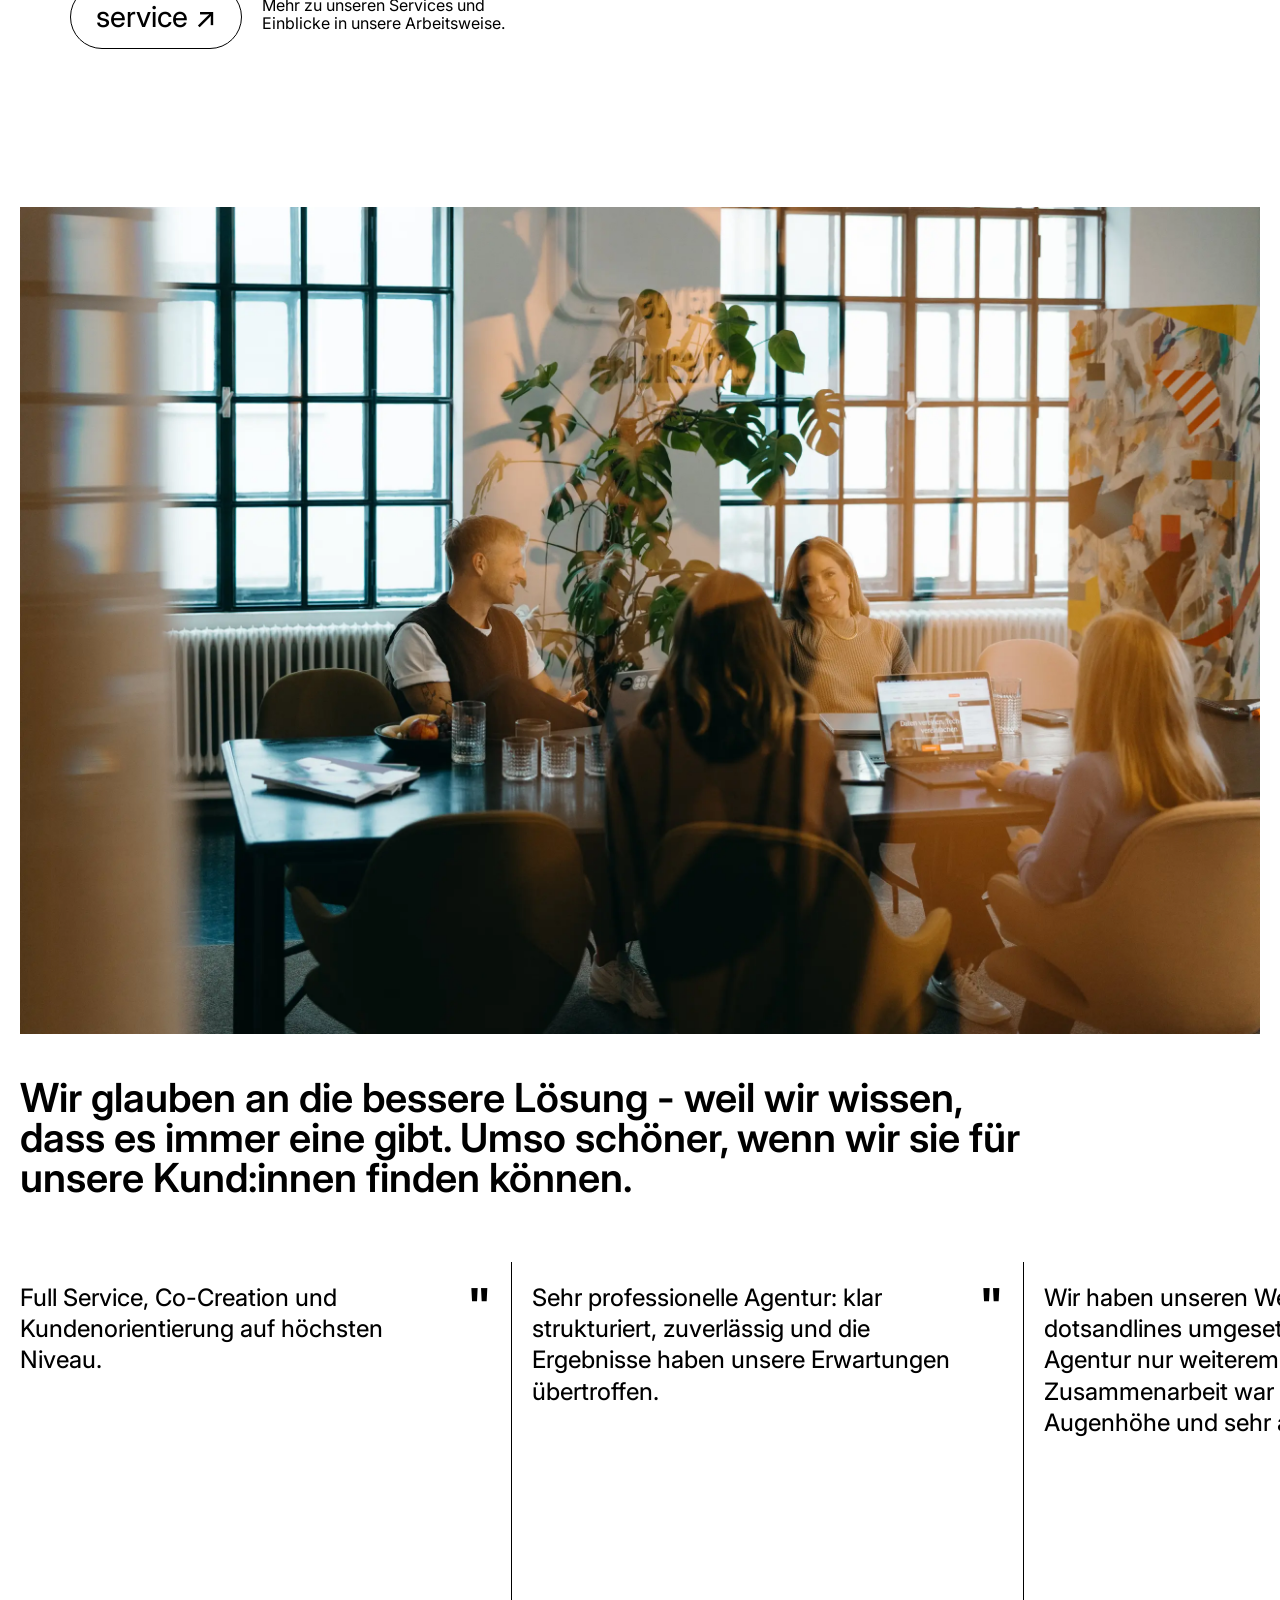
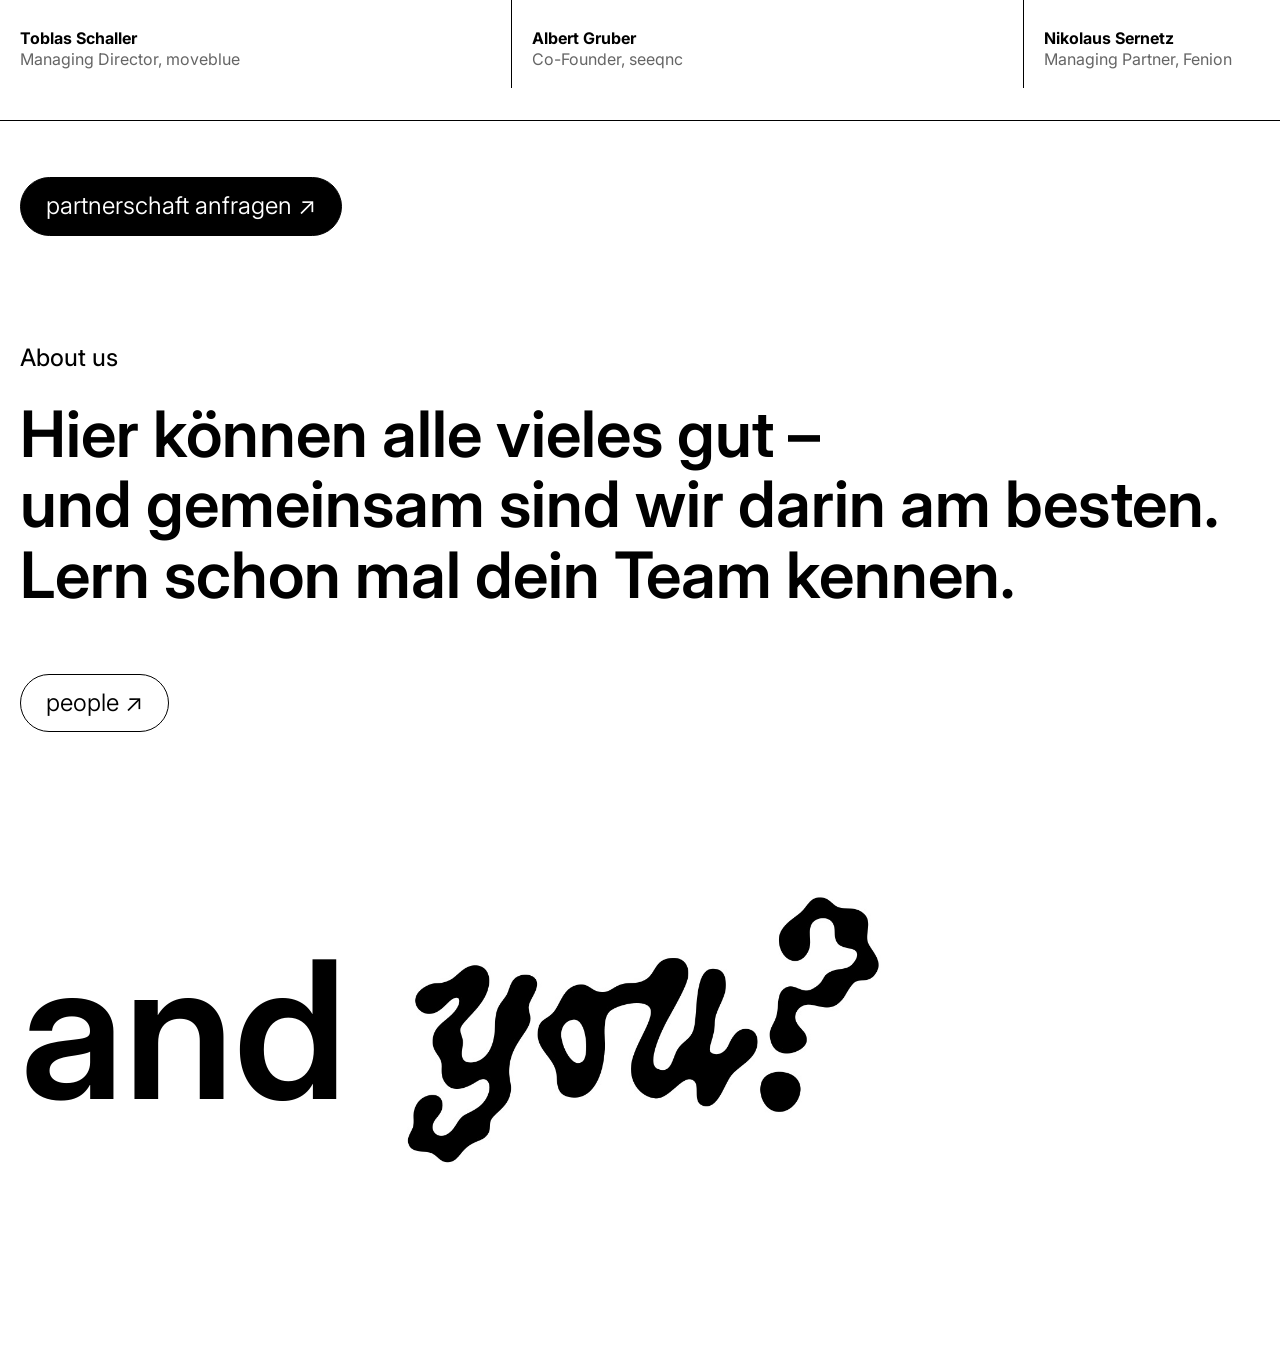
==== commit 69e92aaf: "add about us" ====
--- a/index.html
+++ b/index.html
@@ -354,6 +354,17 @@
                 </div>
     </article>
 
+<!--ABOUT US-->
+  <article class="aboutus">
+    <p class="aboutus__heading">About us</p>
+    <p class="aboutus__details">
+      Hier können alle vieles gut –<br>
+      und gemeinsam sind wir darin am besten.<br>
+      Lern schon mal dein Team kennen.</p>
+      <div class="aboutus__button">
+        <a href="#" class="aboutus__people">people ↗</a>
+      </div>
+    </article>
 <!--IMG SWAP-->
   <article class="img-swap__combo">
             <p class="img-swap__text">and</p>
--- a/main.css
+++ b/main.css
@@ -697,7 +697,47 @@
     background: var(--white);
     color: var(--black);
 }
-
+/**
+*ABOUT US
+*/
+.aboutus {
+    margin-top: 7rem;
+}
+
+.aboutus__heading{
+    font-size: 1.5rem;
+    font-weight: 450;
+    line-height: 0.8;
+}
+
+.aboutus__details {
+    font-size: 4rem;
+    font-weight: 600;
+    margin-top: 2rem;
+}
+
+.aboutus__button {
+    margin-top: 3.5rem;
+}
+
+.aboutus__people {
+    display: inline-flex;
+    align-items: center;
+    gap: 0.5rem;
+    color: var(--black);
+    font-size: 1.5rem;
+    font-weight: 350;
+    text-decoration: none;
+    background: var(--white);
+    border-radius: 999px;
+    padding: 15px 25px;
+    border: 1px solid var(--black);
+}
+
+.aboutus__people:hover{
+    background: var(--black);
+    color: var(--white);
+}
 /**
 *Components - FOOTER
 */
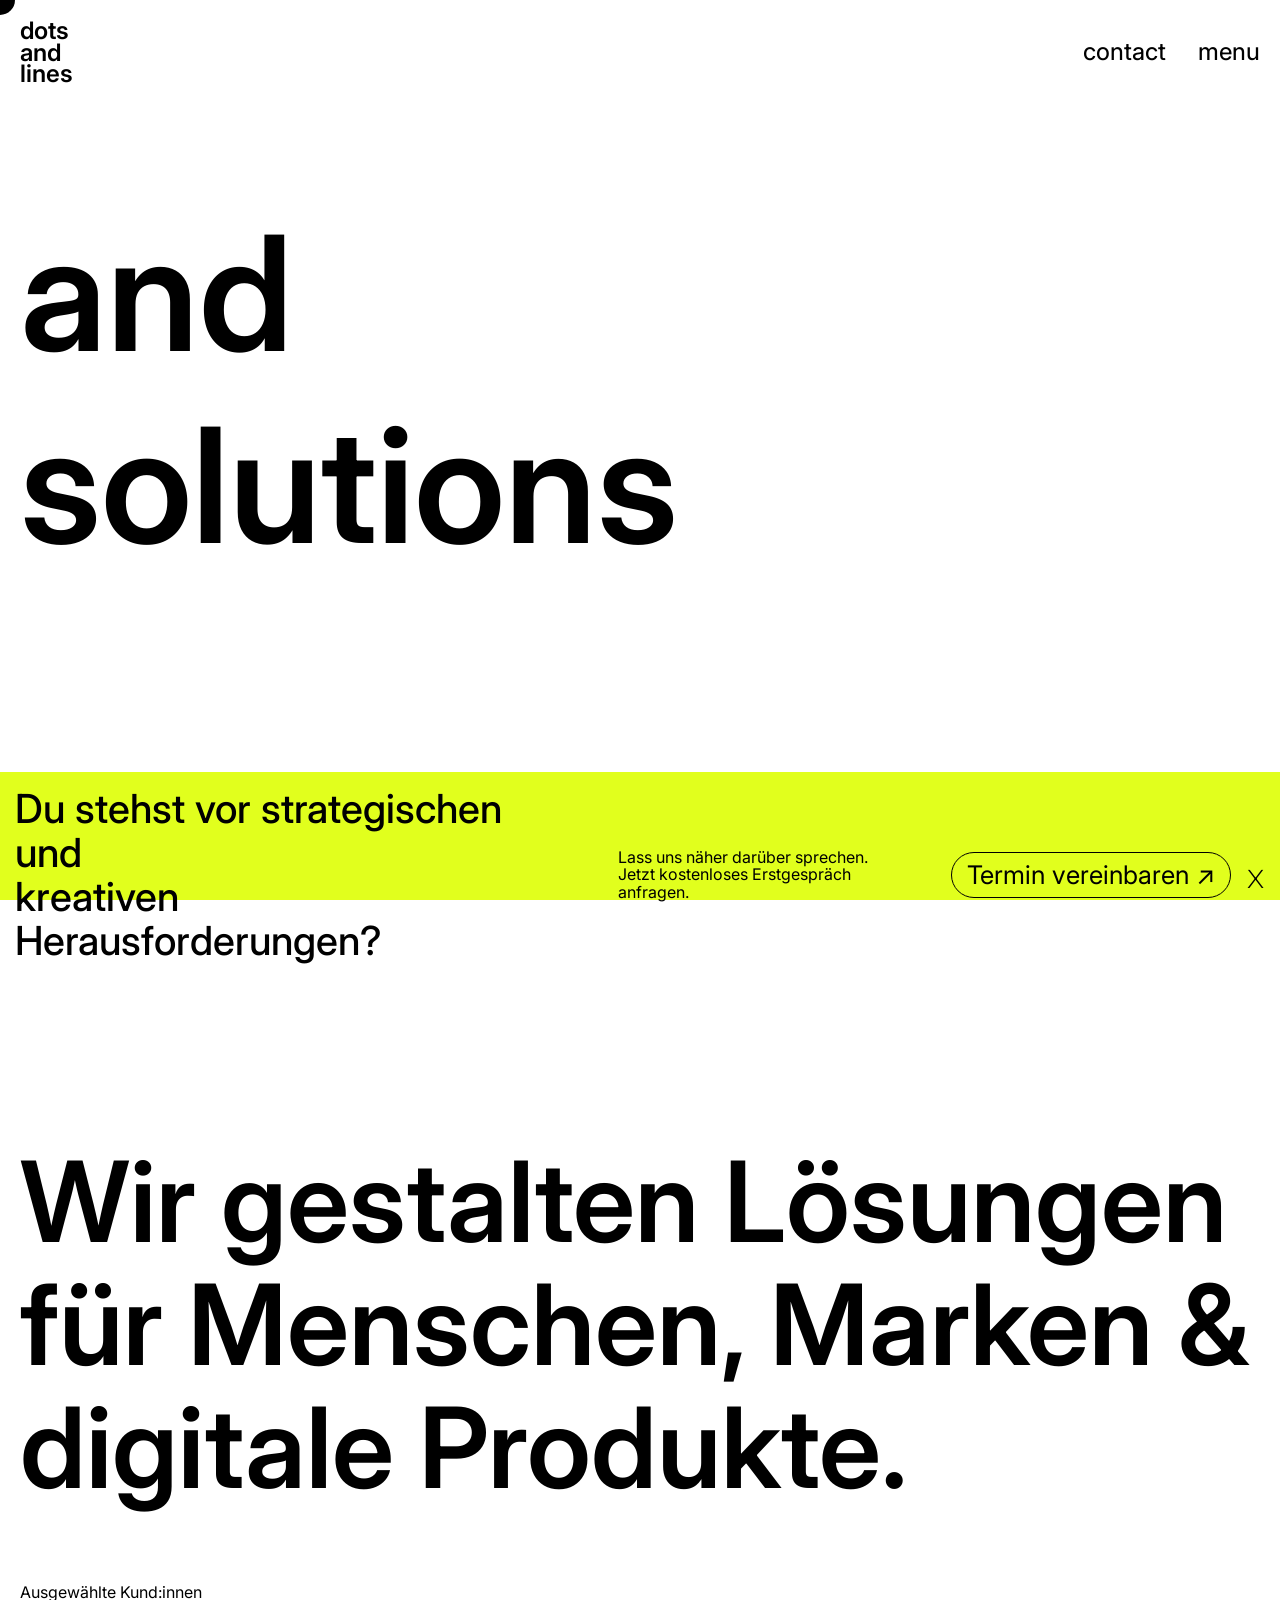
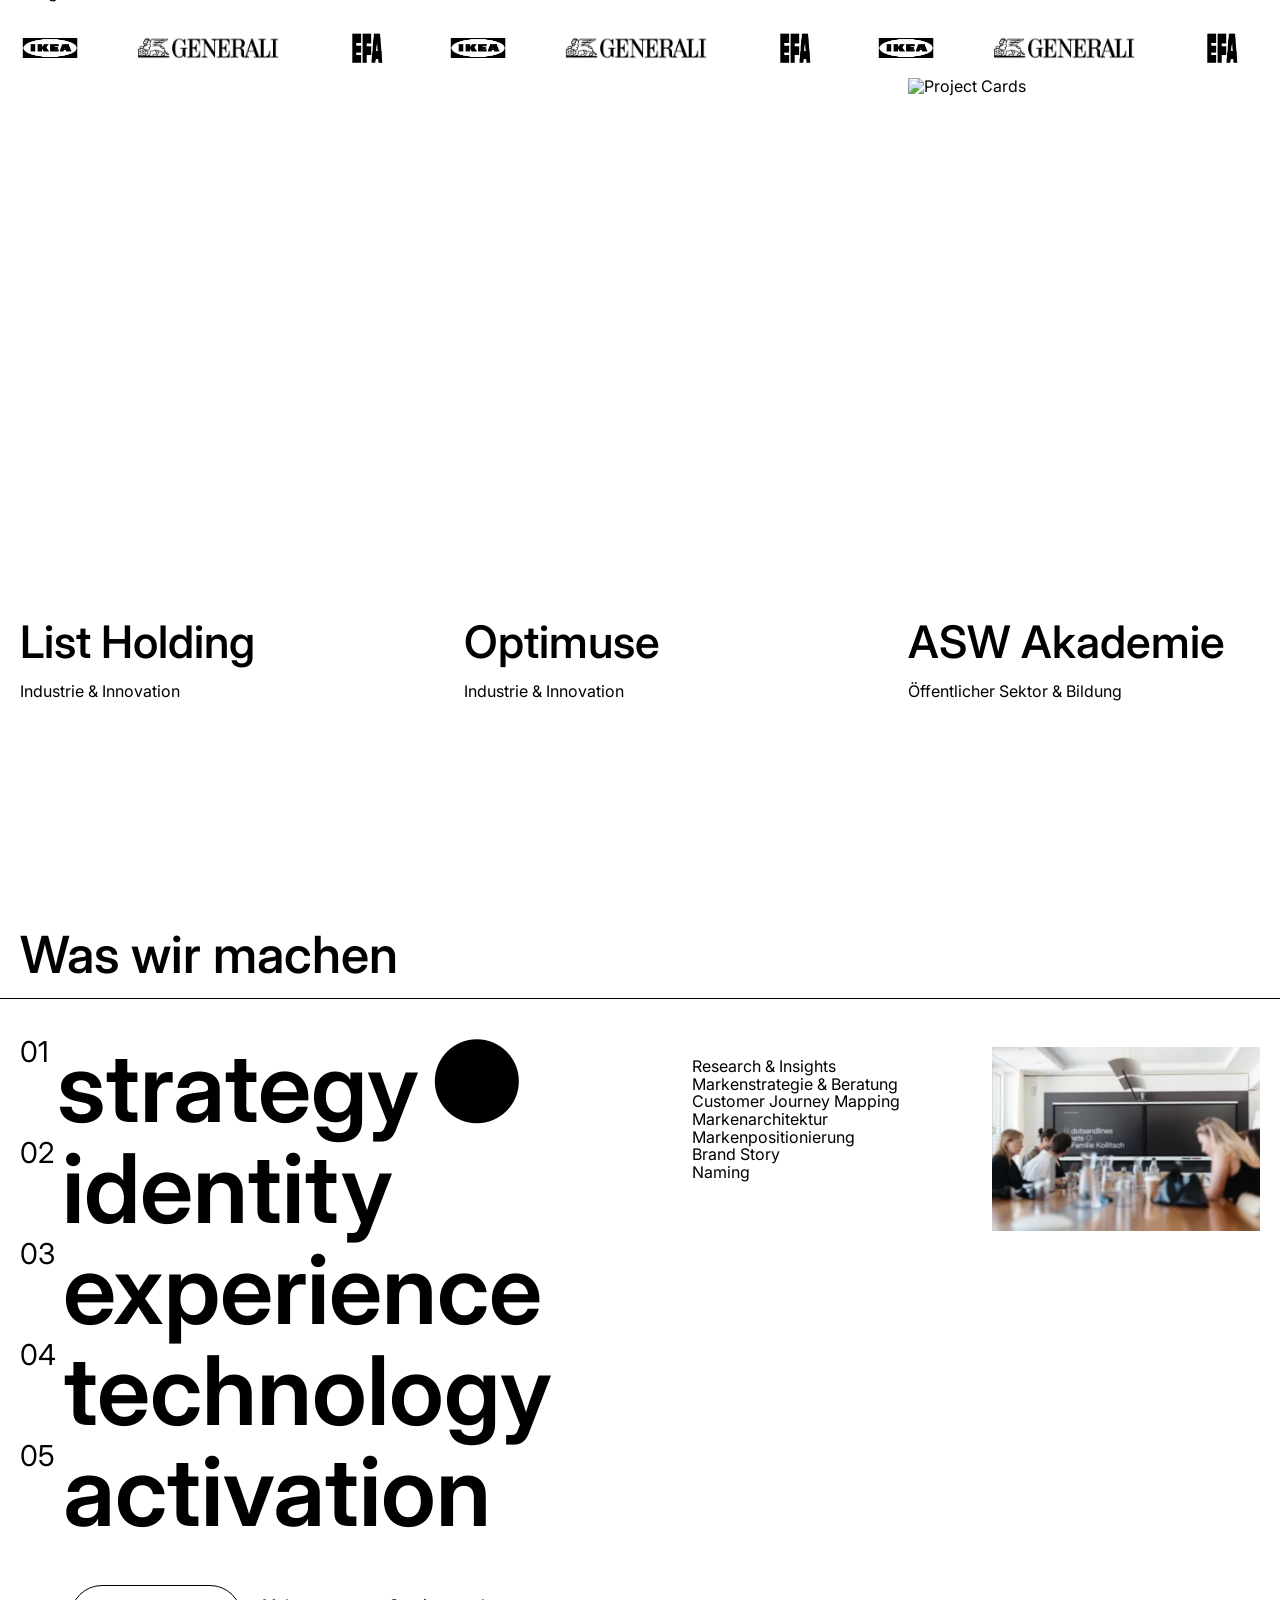
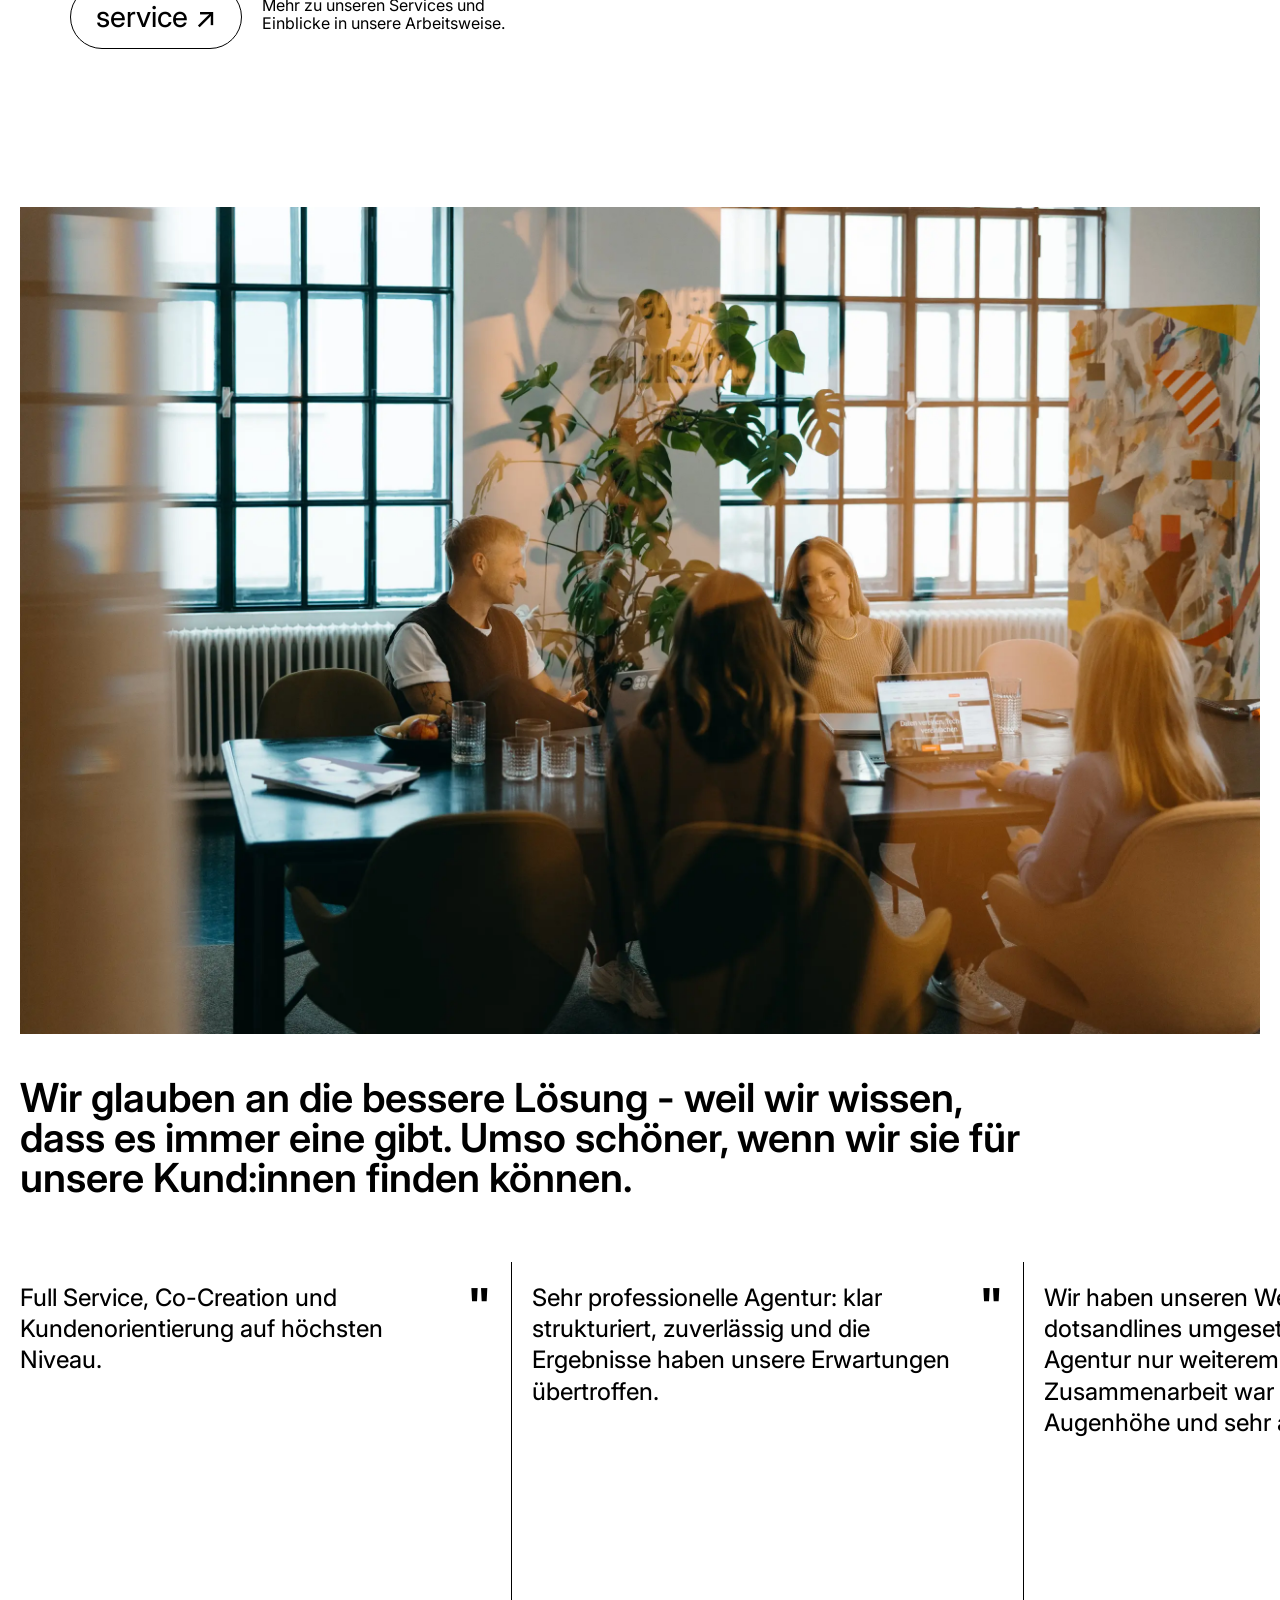
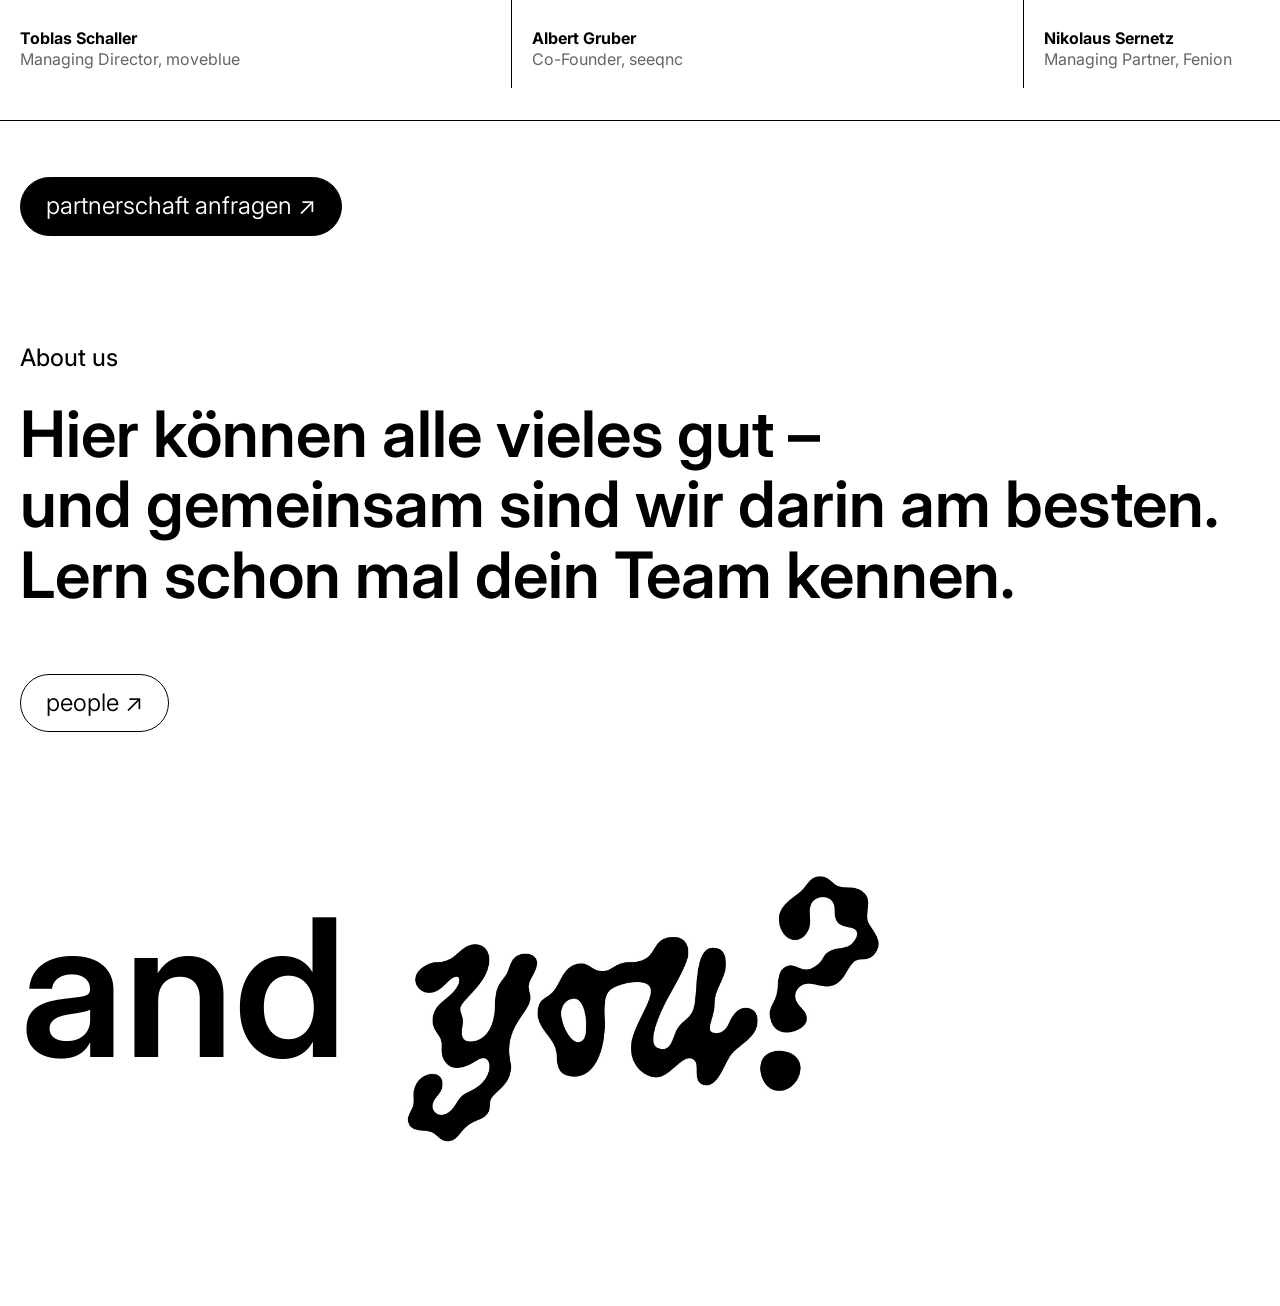
==== commit a15e11df: "edit css for and you" ====
--- a/index.html
+++ b/index.html
@@ -365,6 +365,7 @@
         <a href="#" class="aboutus__people">people ↗</a>
       </div>
     </article>
+    
 <!--IMG SWAP-->
   <article class="img-swap__combo">
             <p class="img-swap__text">and</p>
--- a/main.css
+++ b/main.css
@@ -332,48 +332,6 @@
 }
 
 /**
-*IMG SWAP
-*/
-.img-swap__combo {
-    display: flex;
-    flex-direction: row;
-    align-items: center;
-    overflow: hidden;
-}
-
-.img-swap__text {
-    font-size: 12rem;
-    font-weight: 600;
-    padding-right: 10px;
-}
-
-.img-swap {
-    position: relative;
-    margin: 50px;
-}
-
-.img-swap__hover {
-    position: absolute;
-    top: 0;
-    left: 0;
-    width: 100%;
-    height: 100%;
-    object-fit: cover;
-    opacity: 0;
-    transition: opacity 0.1s;
-}
-.img-swap img {
-    width: auto;
-    height: 19rem;
-}
-
-.img-swap img:first-child {
-    opacity: 1;
-    position: relative;
-}
-
-
-/**
 *SERVICES
 */
 .service {
@@ -738,6 +696,52 @@
     background: var(--black);
     color: var(--white);
 }
+
+/**
+*IMG SWAP
+*/
+.img-swap__combo {
+    display: flex;
+    flex-direction: row;
+    align-items: center;
+    overflow: hidden;
+    padding: 0;
+    margin: 0;
+}
+
+.img-swap__text {
+    font-size: 12rem;
+    font-weight: 600;
+    padding-right: 10px;
+    margin-top: 150px;
+}
+
+.img-swap {
+    position: relative;
+    margin-left: 50px;
+    margin-top: 0;
+}
+
+.img-swap__hover {
+    position: absolute;
+    top: 0;
+    left: 0;
+    width: 100%;
+    height: 100%;
+    object-fit: cover;
+    opacity: 0;
+    transition: opacity 0.1s;
+}
+.img-swap img {
+    width: auto;
+    height: 19rem;
+}
+
+.img-swap img:first-child {
+    opacity: 1;
+    position: relative;
+}
+
 /**
 *Components - FOOTER
 */
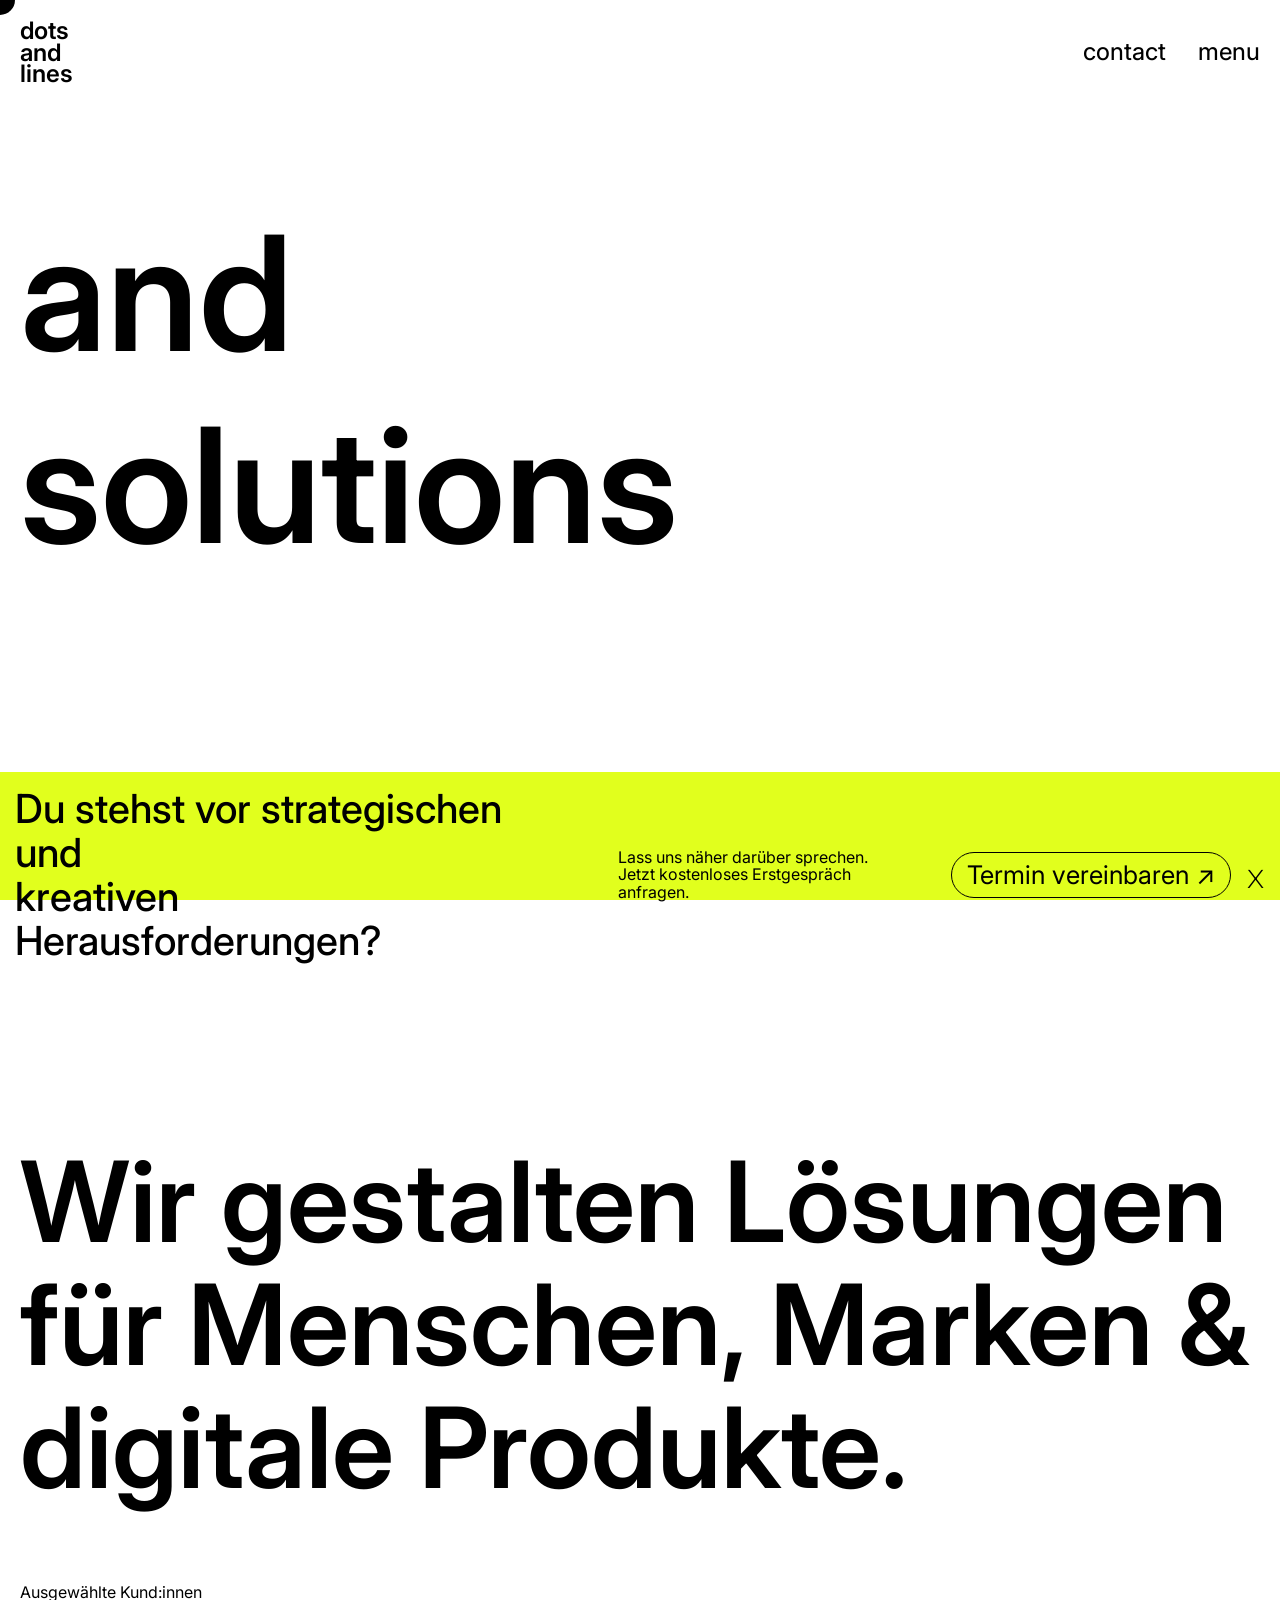
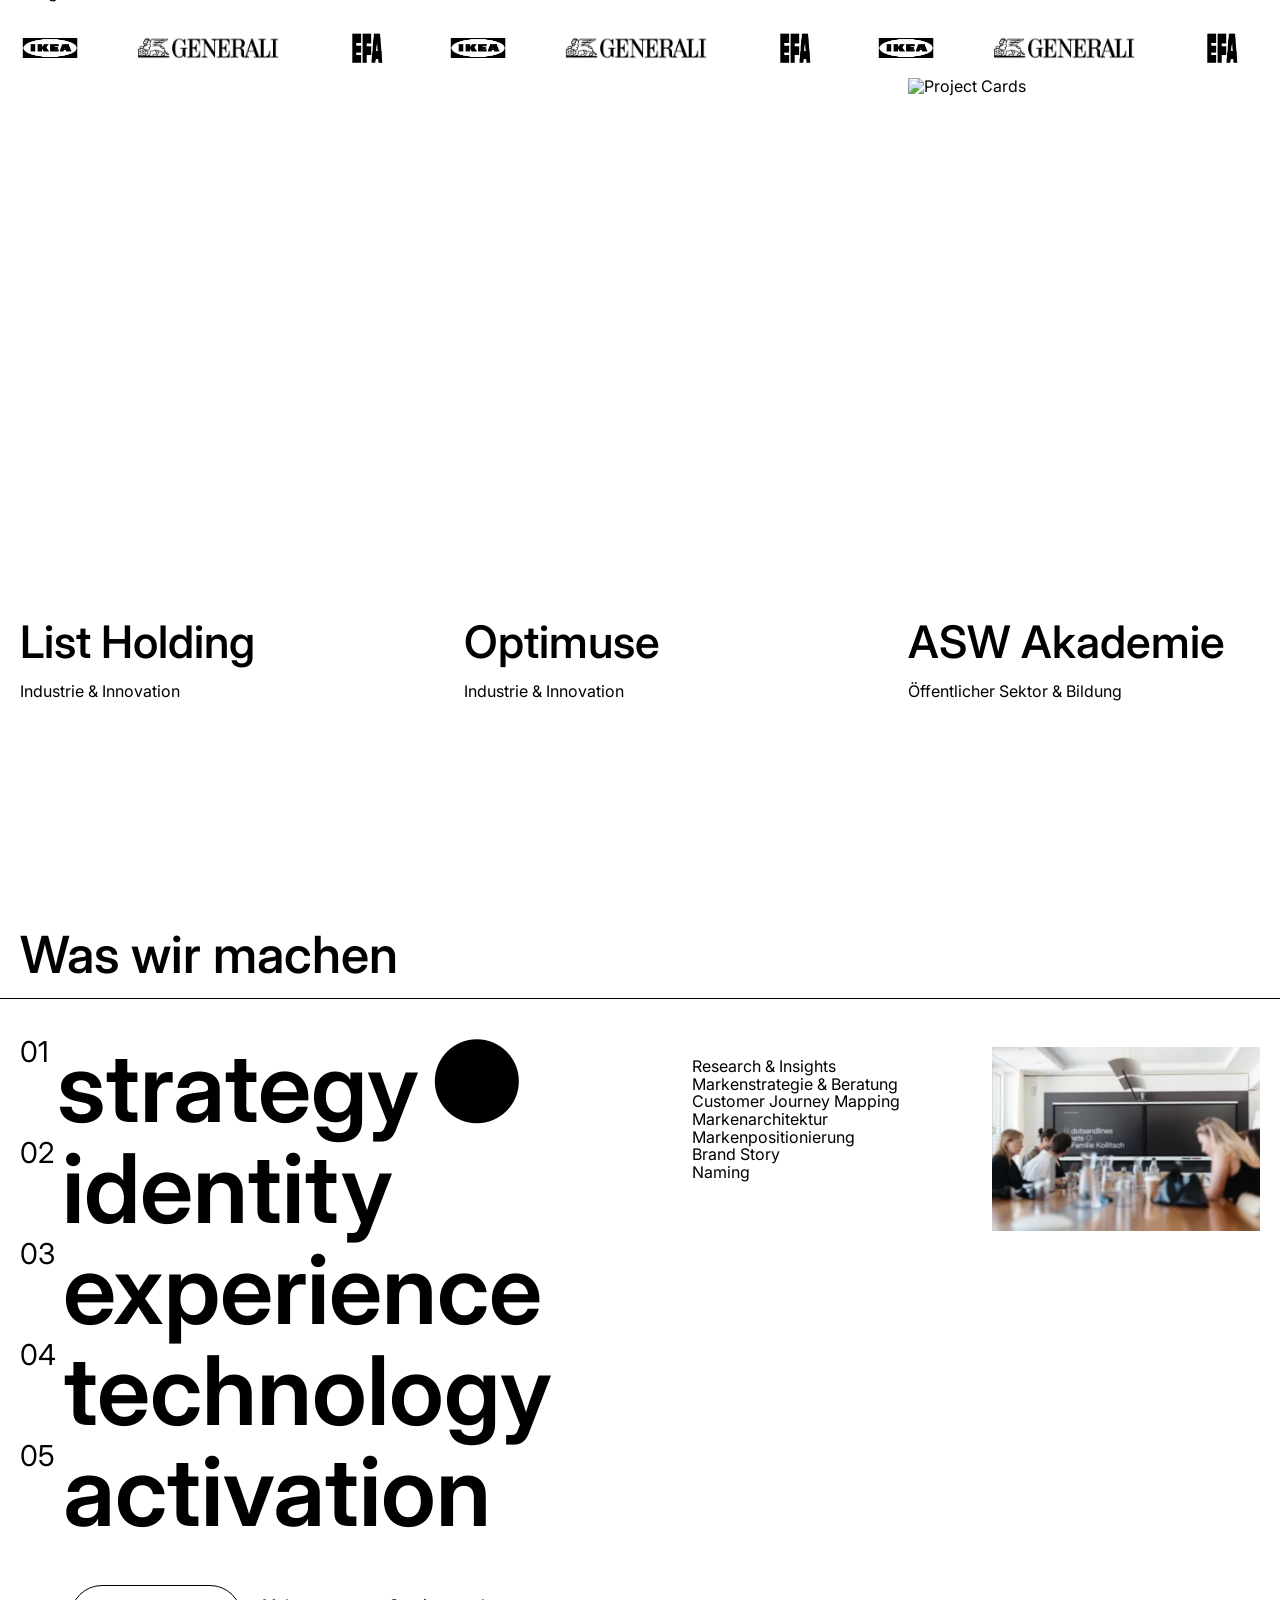
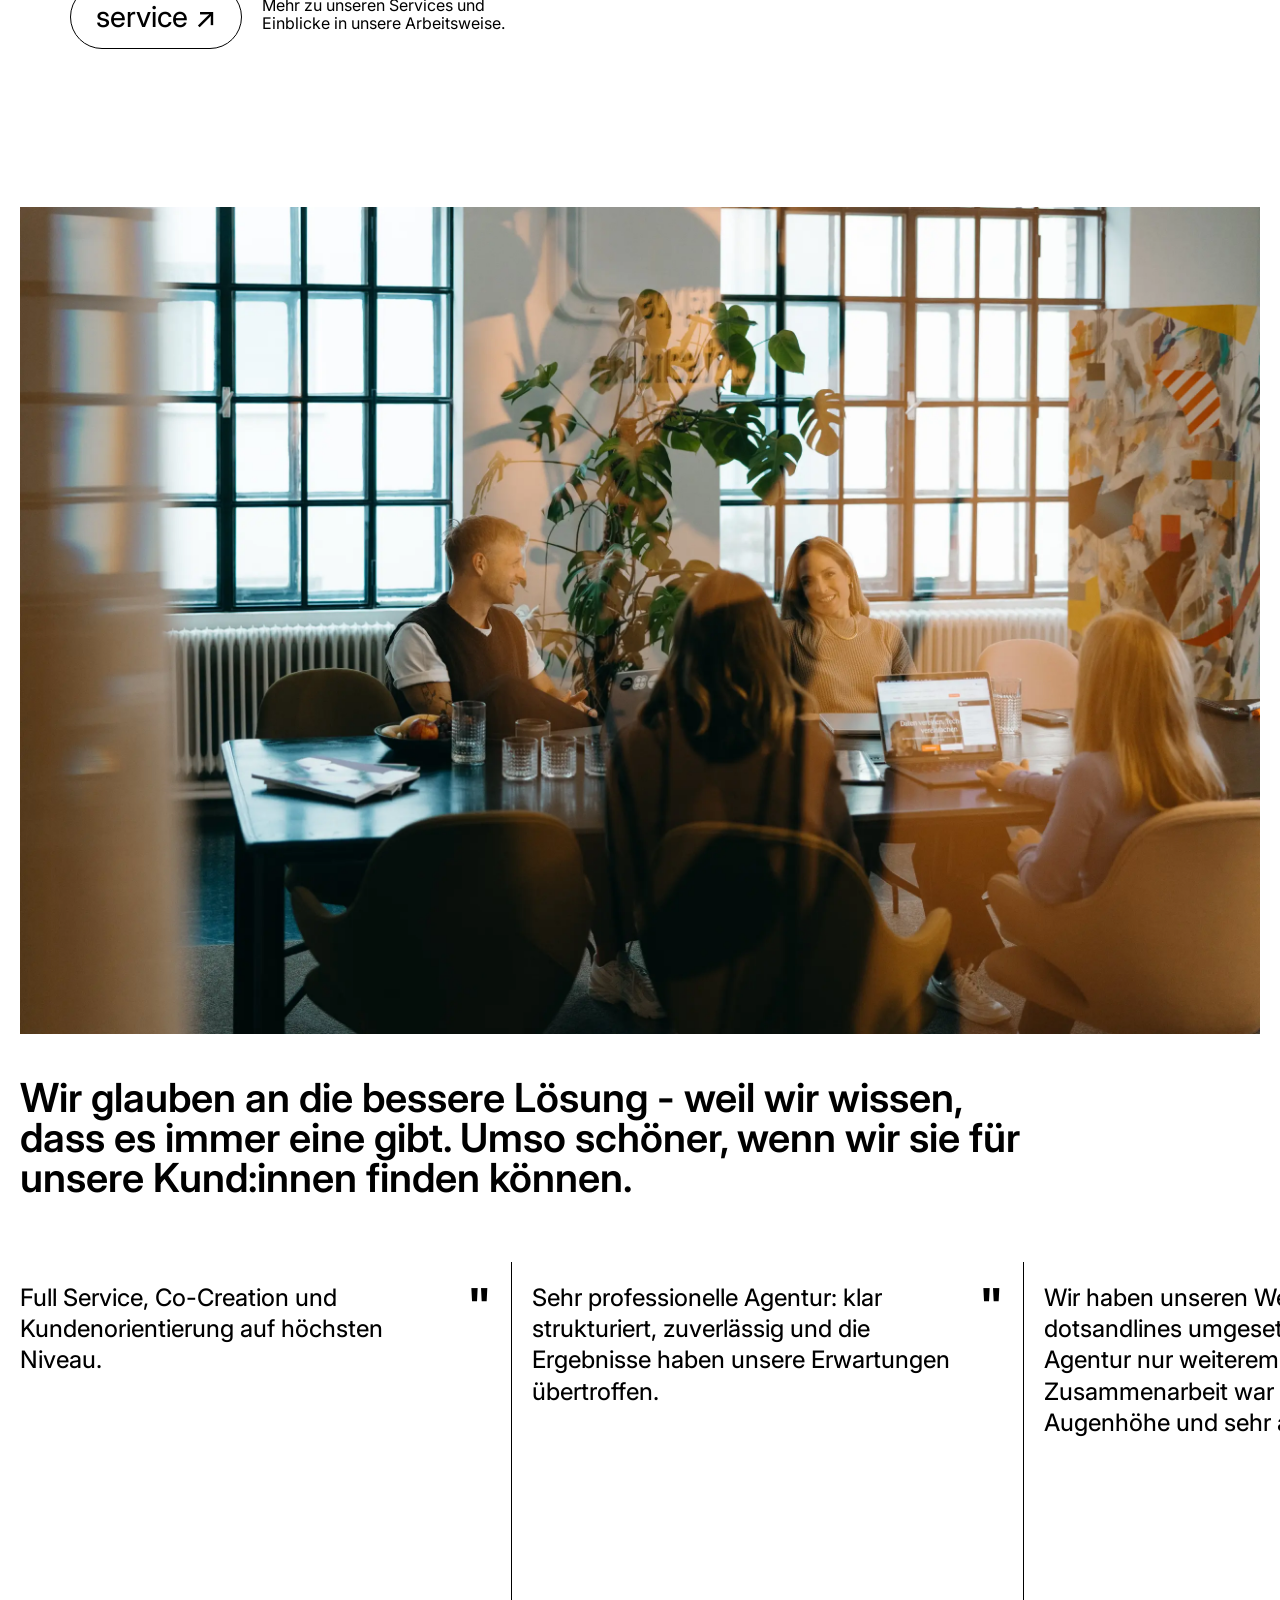
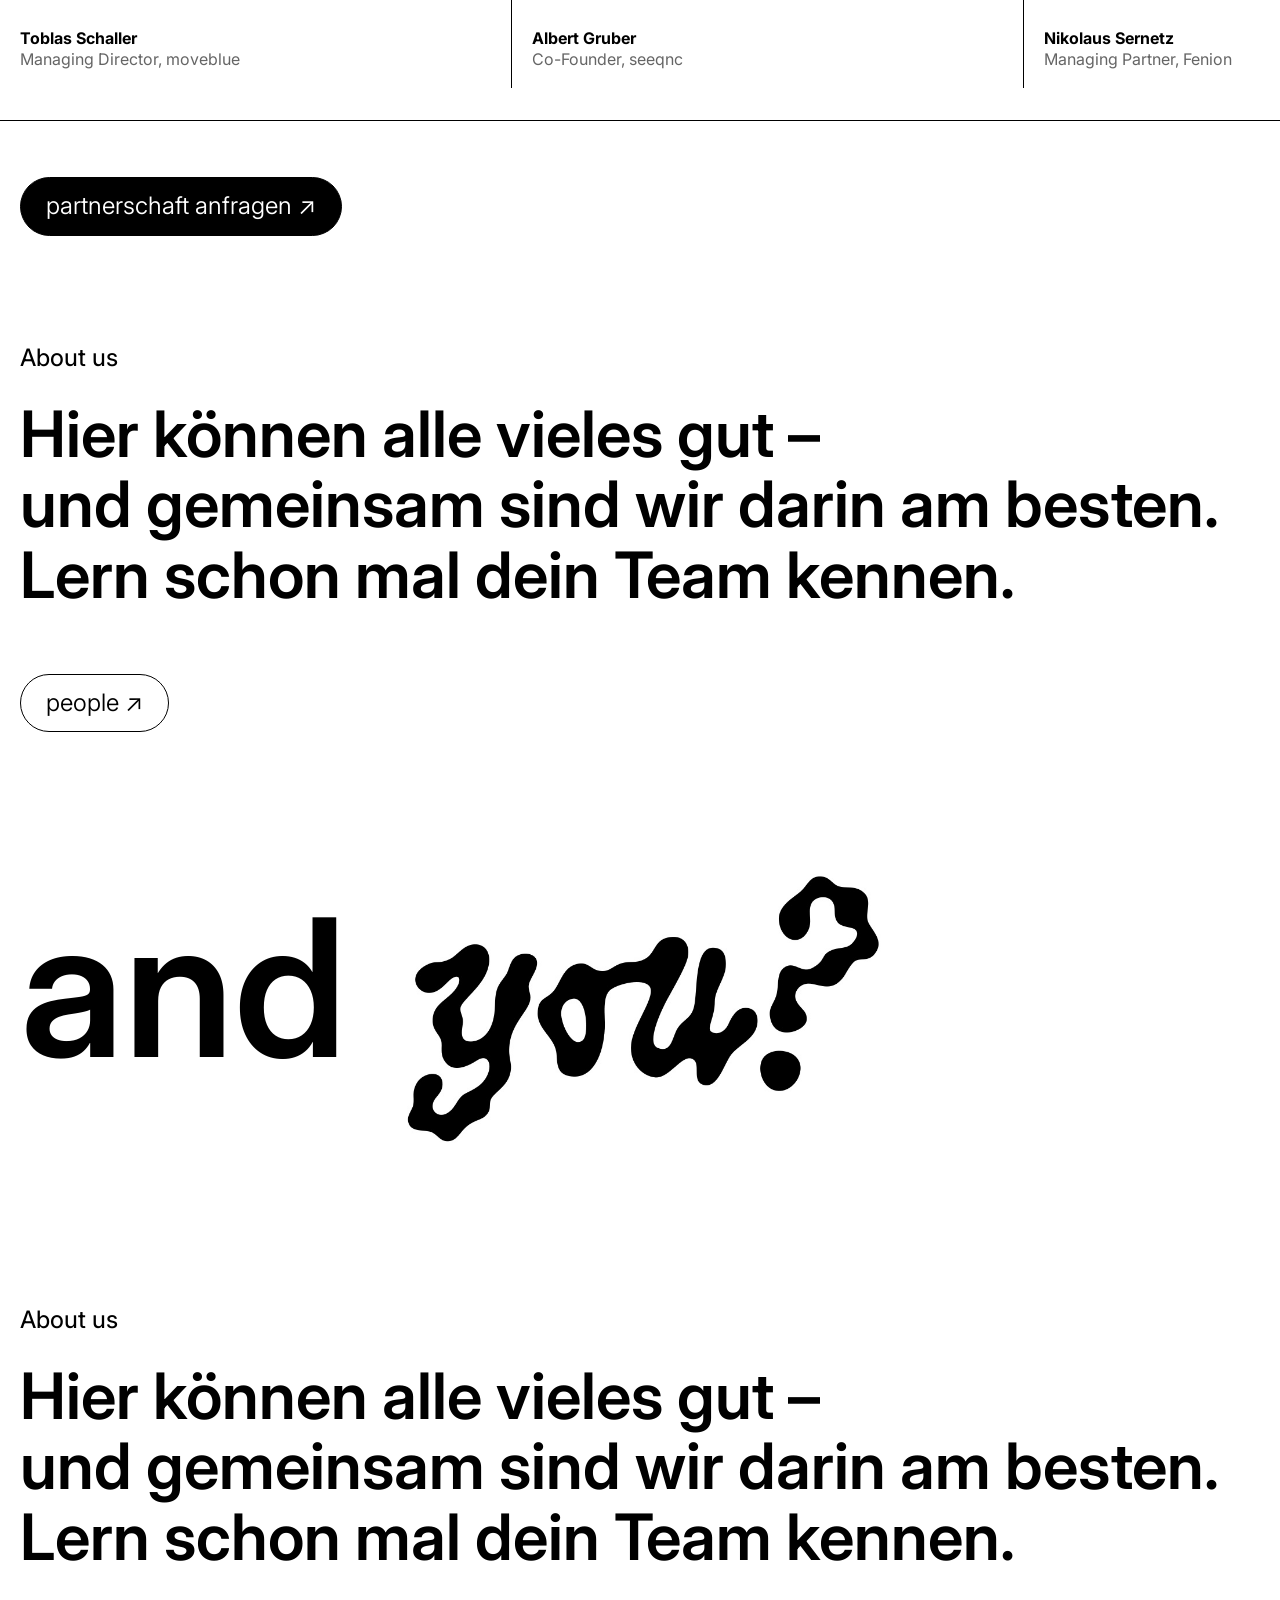
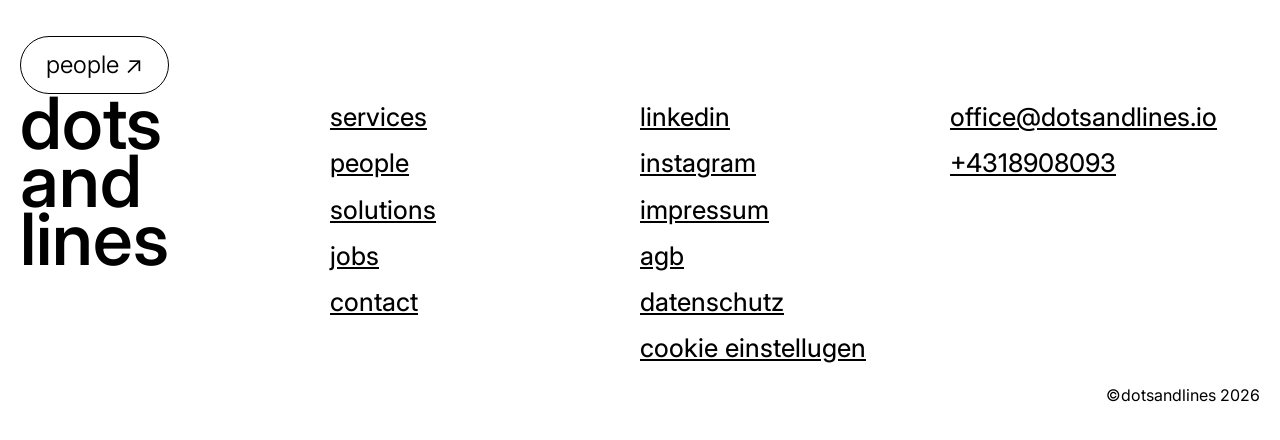
==== commit 5c5f4d9c: "complete footer" ====
--- a/index.html
+++ b/index.html
@@ -365,7 +365,7 @@
         <a href="#" class="aboutus__people">people ↗</a>
       </div>
     </article>
-    
+
 <!--IMG SWAP-->
   <article class="img-swap__combo">
             <p class="img-swap__text">and</p>
@@ -378,6 +378,49 @@
             </div>
   </article>
 
+<!--CONTACT-->
+  <article class="contact">
+    <p class="aboutus__heading">About us</p>
+    <p class="aboutus__details">
+      Hier können alle vieles gut –<br>
+      und gemeinsam sind wir darin am besten.<br>
+      Lern schon mal dein Team kennen.</p>
+      <div class="aboutus__button">
+        <a href="#" class="aboutus__people">people ↗</a>
+      </div>
+    </article>
+
+<!--FOOTER-->
+<article class="footer">
+        <div class="footer__logo">
+            <span>dots</span>
+            <span>and</span>
+            <span>lines</span>
+        </div>
+        <ul class="footer__list">
+            <li class="footer__list-items"><a href="#">services</a></li>
+            <li class="footer__list-items"><a href="#">people</a></li>
+            <li class="footer__list-items"><a href="#">solutions</a></li>
+            <li class="footer__list-items"><a href="#">jobs</a></li>
+            <li class="footer__list-items"><a href="#">contact</a></li>
+        </ul>
+        <ul class="footer__list">
+            <li class="footer__list-items"><a href="#">linkedin</a></li>
+            <li class="footer__list-items"><a href="#">instagram</a></li>
+            <li class="footer__list-items"><a href="#">impressum</a></li>
+            <li class="footer__list-items"><a href="#">agb</a></li>
+            <li class="footer__list-items"><a href="#">datenschutz</a></li>
+            <li class="footer__list-items"><a href="#">cookie einstellugen</a></li>
+        </ul>
+        <ul class="footer__list">
+            <li class="footer__list-items"><a href="#">office@dotsandlines.io</a></li>
+            <li class="footer__list-items"><a href="#">+4318908093</a></li>
+        </ul>
+        <p class="footer__credit">©dotsandlines 2026</p>
+        </div>
+    </div>
+</article>
+
 <script>
 const cursor = document.querySelector('.cursor');
 
--- a/main.css
+++ b/main.css
@@ -743,34 +743,43 @@
 }
 
 /**
-*Components - FOOTER
+*FOOTER
 */
 .footer {
-    display: flex;
+    display: grid;
+    grid-template-columns: 1fr 1fr 1fr 1fr;
     justify-content: space-between;
-    align-items: flex-start;
+    align-self: start;
 }
 
 .footer__logo {
     display: flex;
     flex-direction: column;
-    font-size: 4rem;
-    font-weight: 500;
-    line-height: 0.9;
+    font-size: 4.5rem;
+    font-weight: 550;
+    line-height: 0.8;
 }
 .footer__list {
     list-style: none;
+    padding: 0;
+    margin: 0;
 }
 
 .footer__list-items a {
     color: var(--black);
-    font-weight: 500;
-    font-size: 1.4rem;
+    font-weight: 450;
+    font-size: 1.6rem;
     line-height: 1.8;
 }
 
+.footer__list-items a:hover{
+    text-decoration: none;
+}
+
 .footer__credit {
-    align-self: flex-end;
+    grid-column: 4;
+    text-align: right;
+    align-self: end;
 }
 
 /**
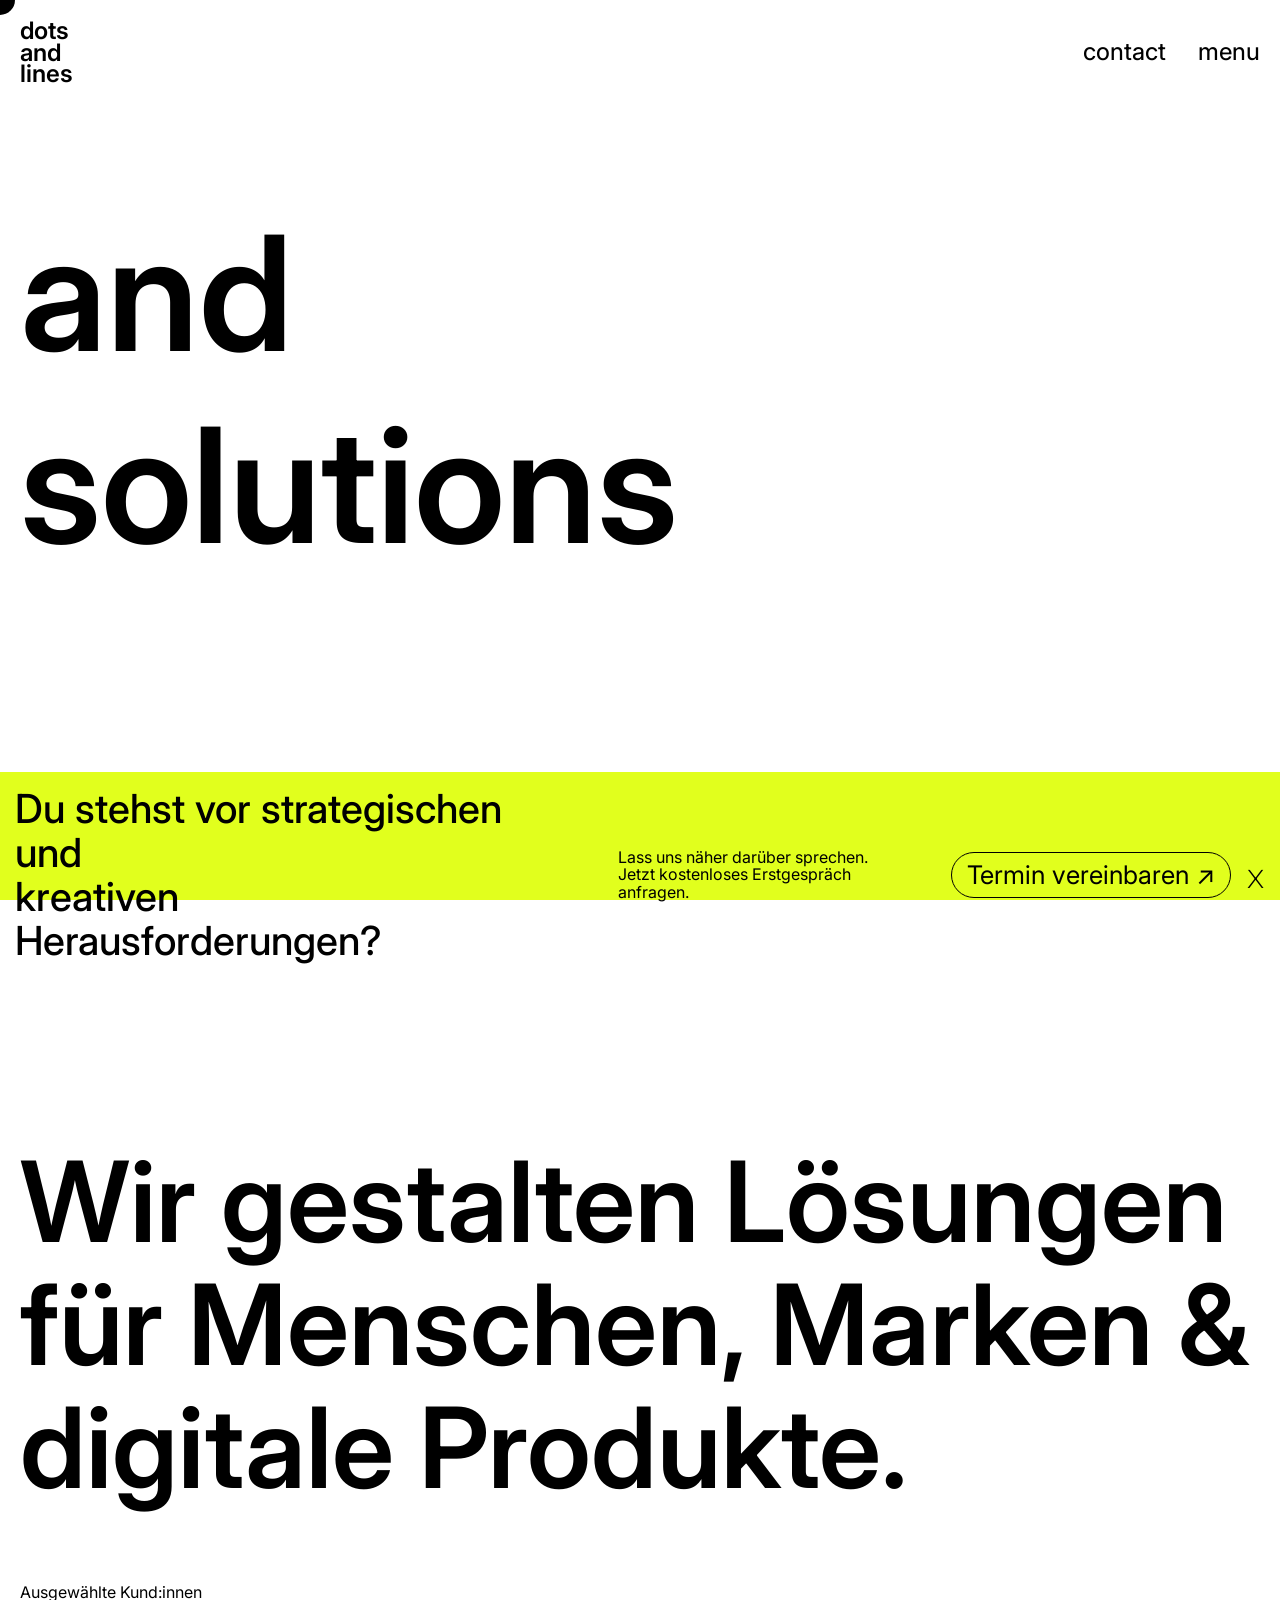
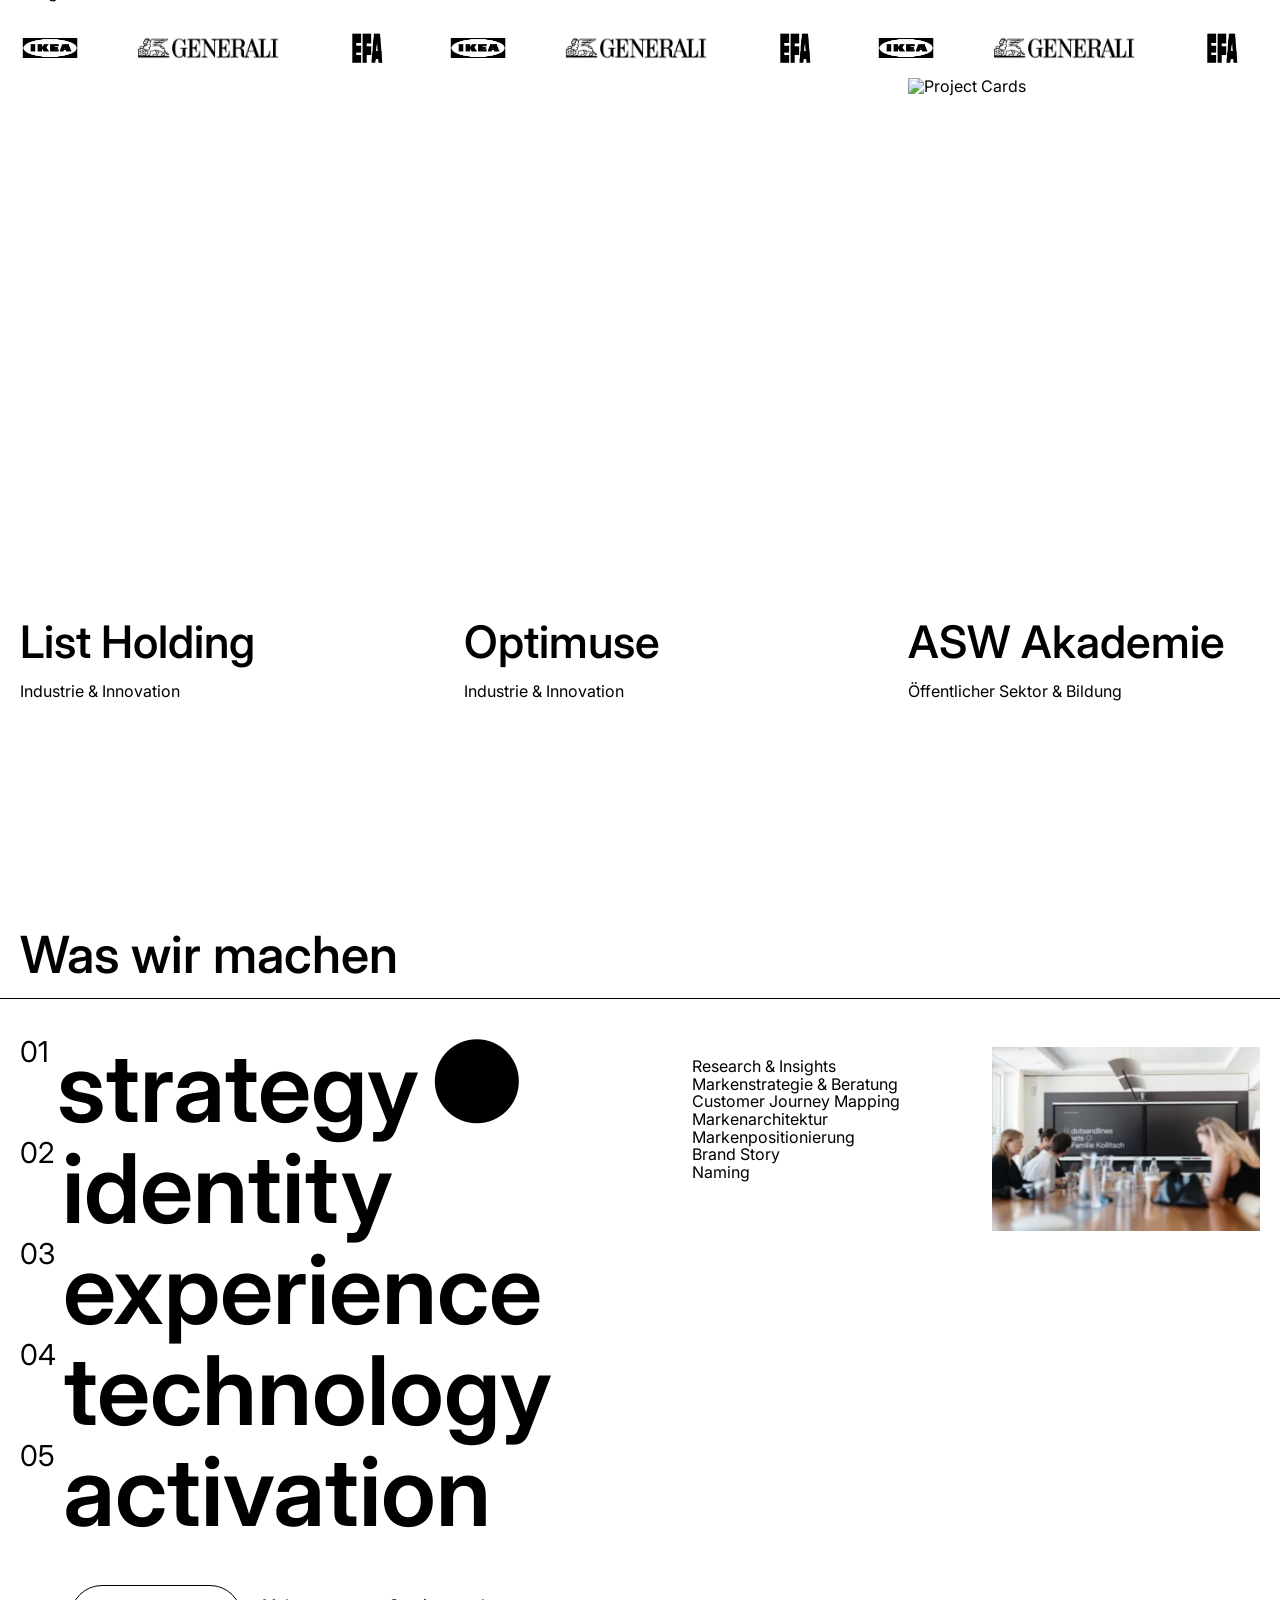
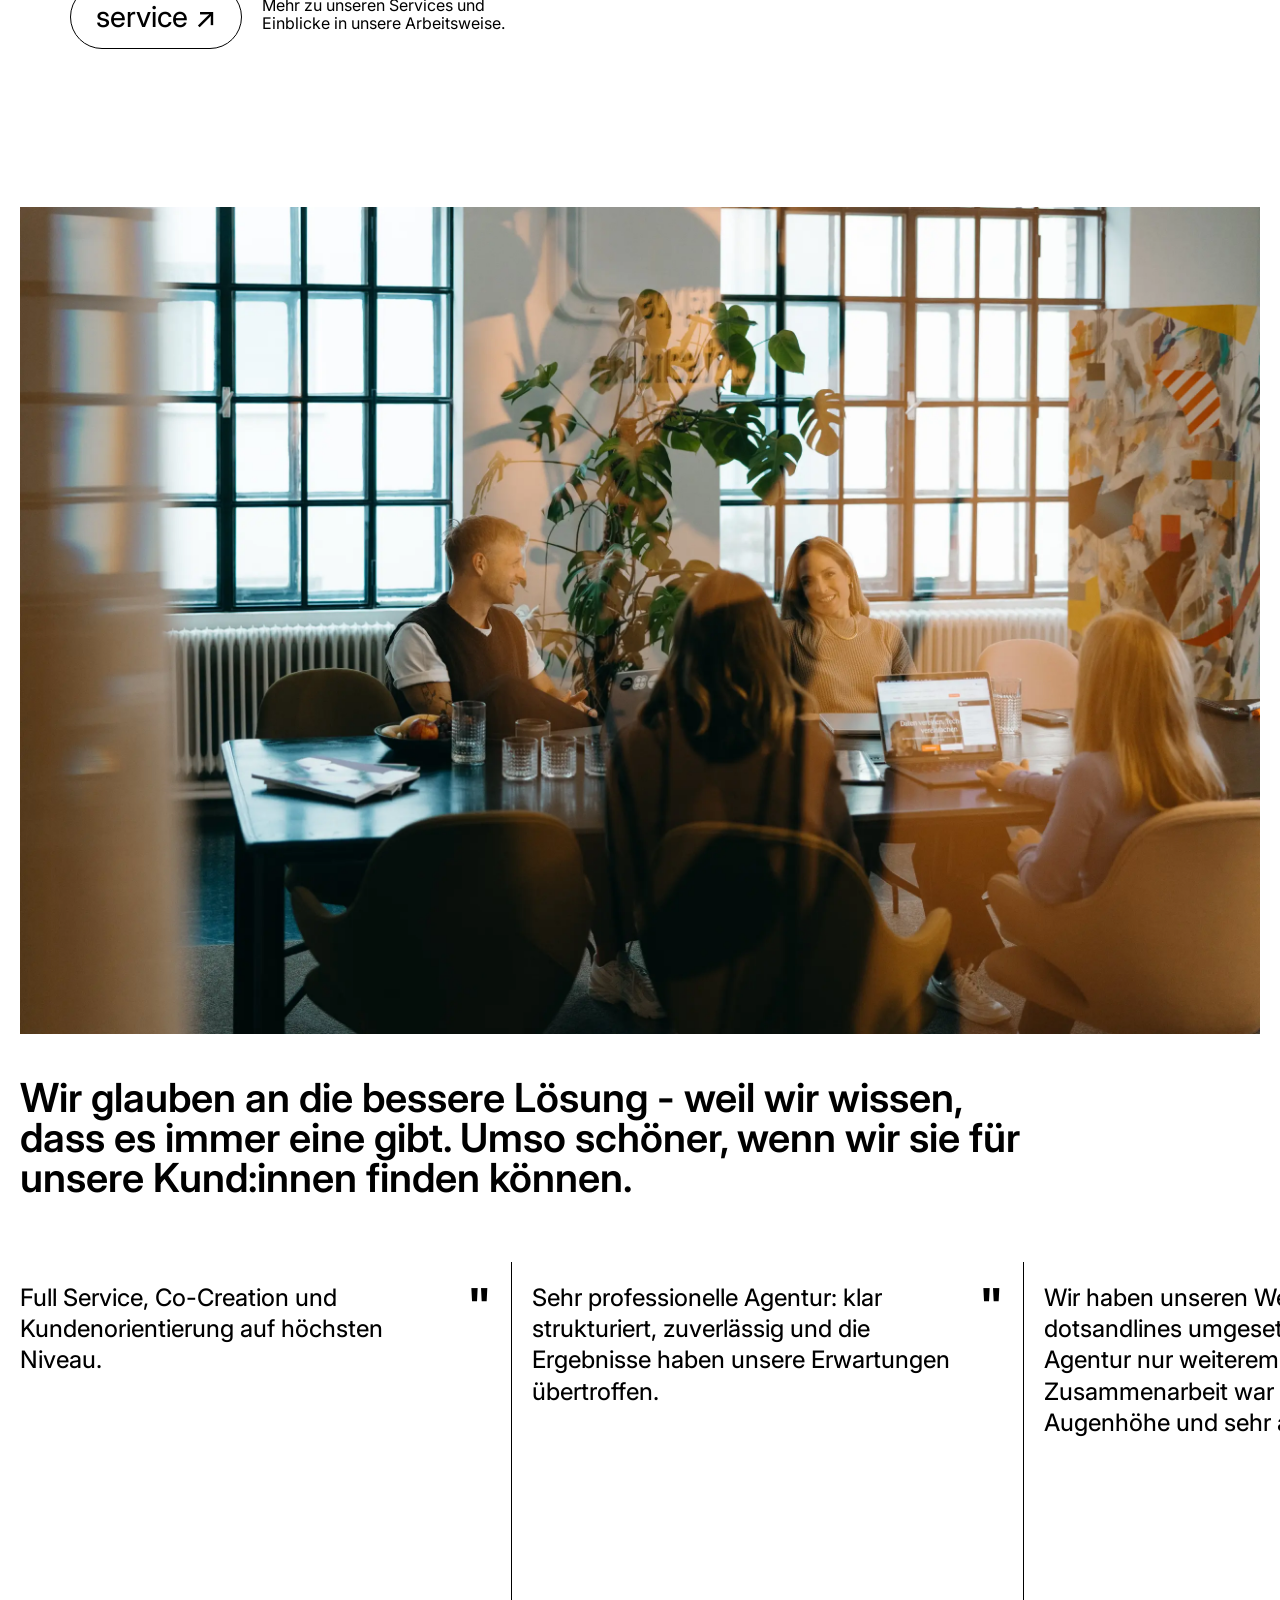
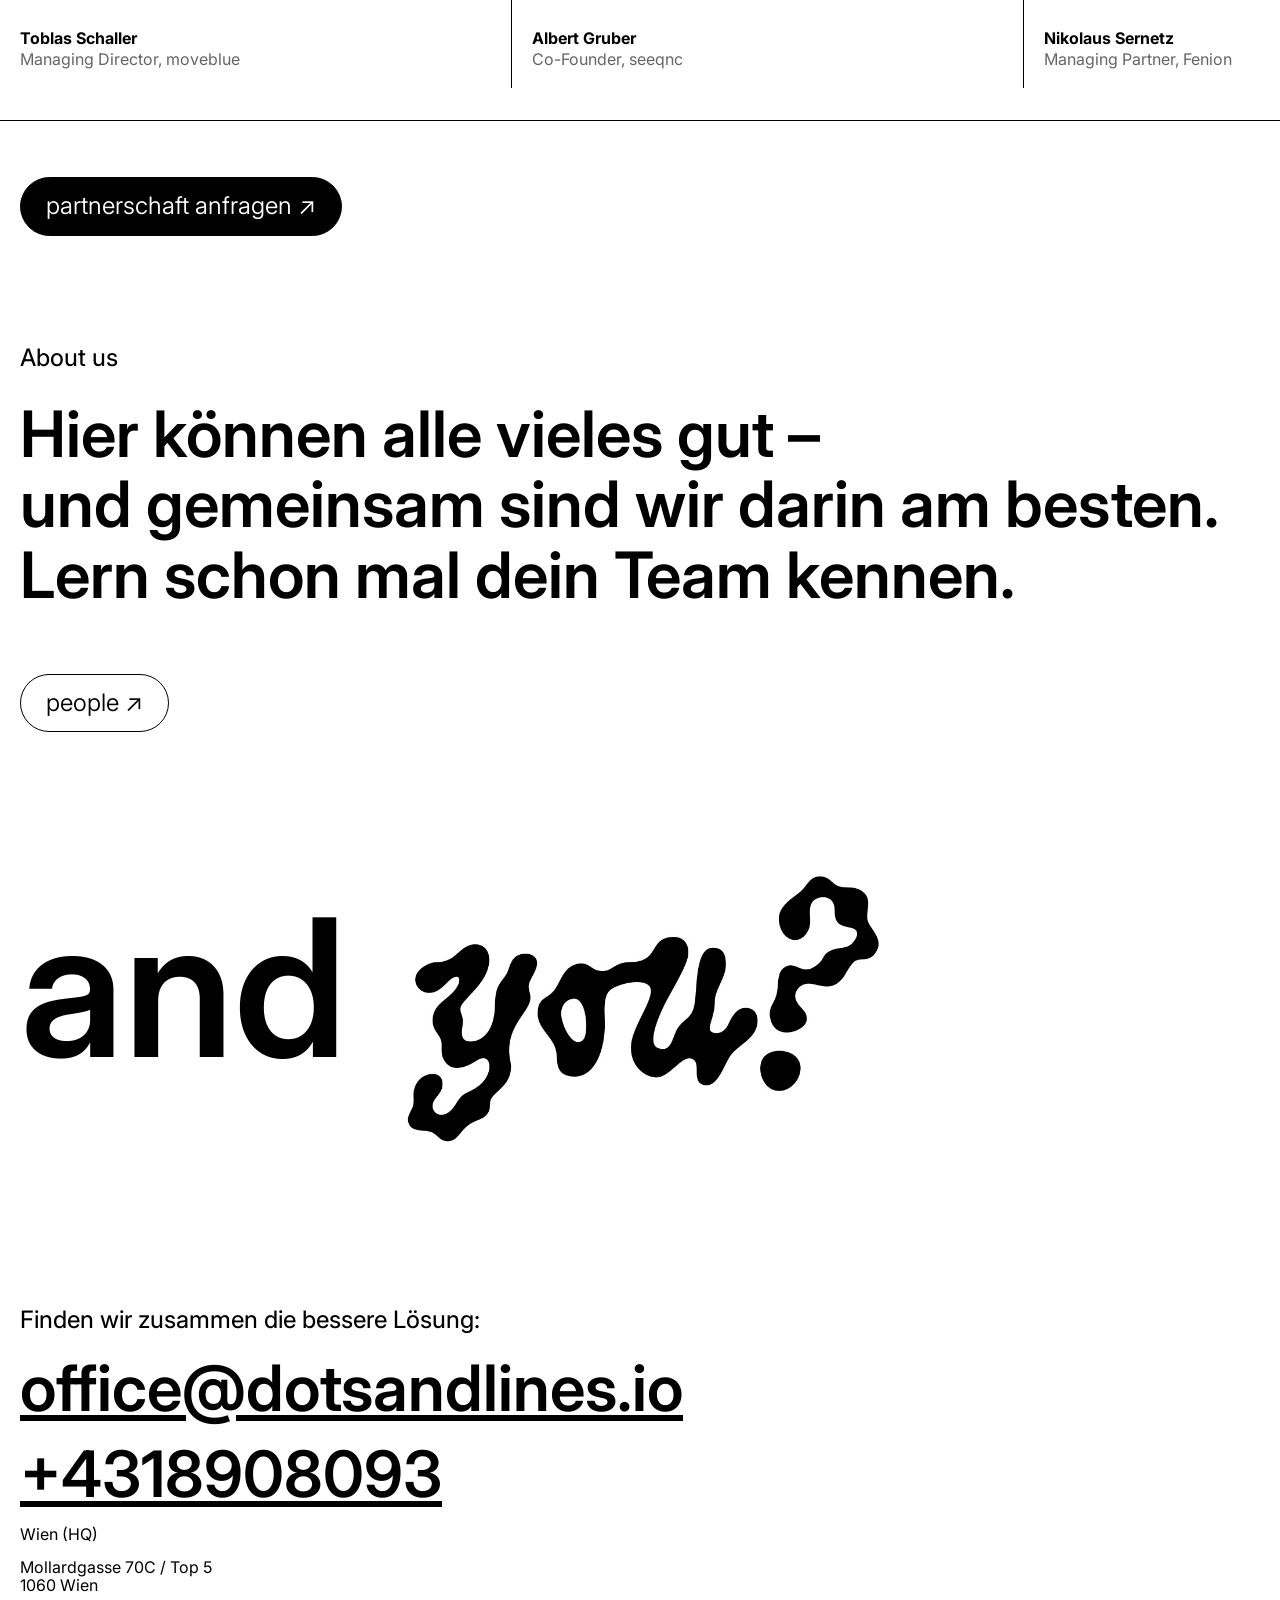
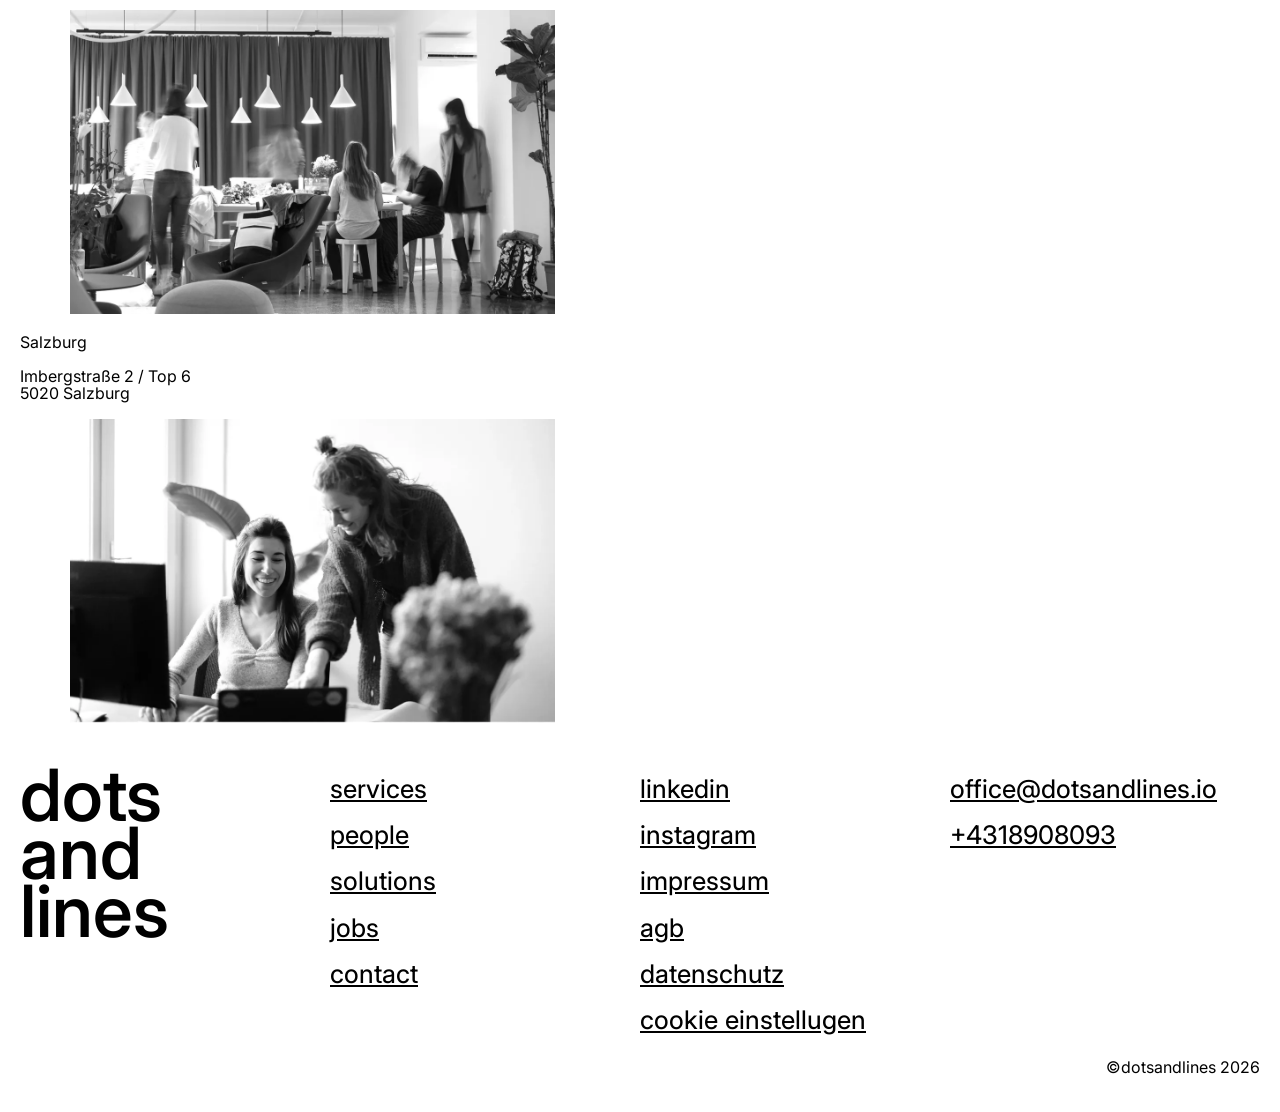
==== commit ba83aff6: "add address grid" ====
--- a/index.html
+++ b/index.html
@@ -380,15 +380,34 @@
 
 <!--CONTACT-->
   <article class="contact">
-    <p class="aboutus__heading">About us</p>
-    <p class="aboutus__details">
-      Hier können alle vieles gut –<br>
-      und gemeinsam sind wir darin am besten.<br>
-      Lern schon mal dein Team kennen.</p>
-      <div class="aboutus__button">
-        <a href="#" class="aboutus__people">people ↗</a>
+    <p class="contact__heading">Finden wir zusammen die bessere Lösung:</p>
+    <div class="contact__details">
+      <a href="mailto:office@dotsandlines.io">office@dotsandlines.io</a>
+      <a href="tel:+4318908093">+4318908093</a>
       </div>
     </article>
+
+<!--ADDRESS-->
+<article class="address">
+  <div class="address__column">
+  <p class="address__heading">Wien (HQ)</p>
+  <p class="address__details">Mollardgasse 70C / Top 5<br>
+    1060 Wien</p>
+  <div class="img-swap">
+      <img class="img-swap__default" src="img/wien1.webp" alt="default"/>
+      <img class="img-swap__hover" src="img/wien2.webp" alt="hover 1"/>
+  </div>
+  </div>
+  <div class="address__column">
+  <p class="address__heading">Salzburg</p>
+  <p class="address__details">Imbergstraße 2 / Top 6<br>
+    5020 Salzburg</p>
+  <div class="img-swap">
+      <img class="img-swap__default" src="img/salzburg1.webp" alt="default"/>
+      <img class="img-swap__hover" src="img/salzburg2.webp" alt="hover 1"/>
+  </div>
+  </div>
+</article>
 
 <!--FOOTER-->
 <article class="footer">
--- a/main.css
+++ b/main.css
@@ -743,6 +743,33 @@
 }
 
 /**
+*CONTACT
+*/
+.contact__heading {
+    font-size: 1.5rem;
+    font-weight: 450;
+    line-height: 0.8;
+}
+
+.contact__details {
+    display: flex;
+    flex-direction: column;
+    margin-top: 0;
+    gap: 1rem;
+}
+
+.contact__details a {
+    font-size: 4rem;
+    font-weight: 600;
+    margin-top: 0;
+    color: var(--black);
+    text-decoration: underline;
+}
+
+.contact__details a:hover {
+    text-decoration: none;
+}
+/**
 *FOOTER
 */
 .footer {
@@ -750,6 +777,7 @@
     grid-template-columns: 1fr 1fr 1fr 1fr;
     justify-content: space-between;
     align-self: start;
+    margin-top: 40px;
 }
 
 .footer__logo {
@@ -783,7 +811,7 @@
 }
 
 /**
-*Components - CURSOR
+*CURSOR
 */
 
 .cursor {
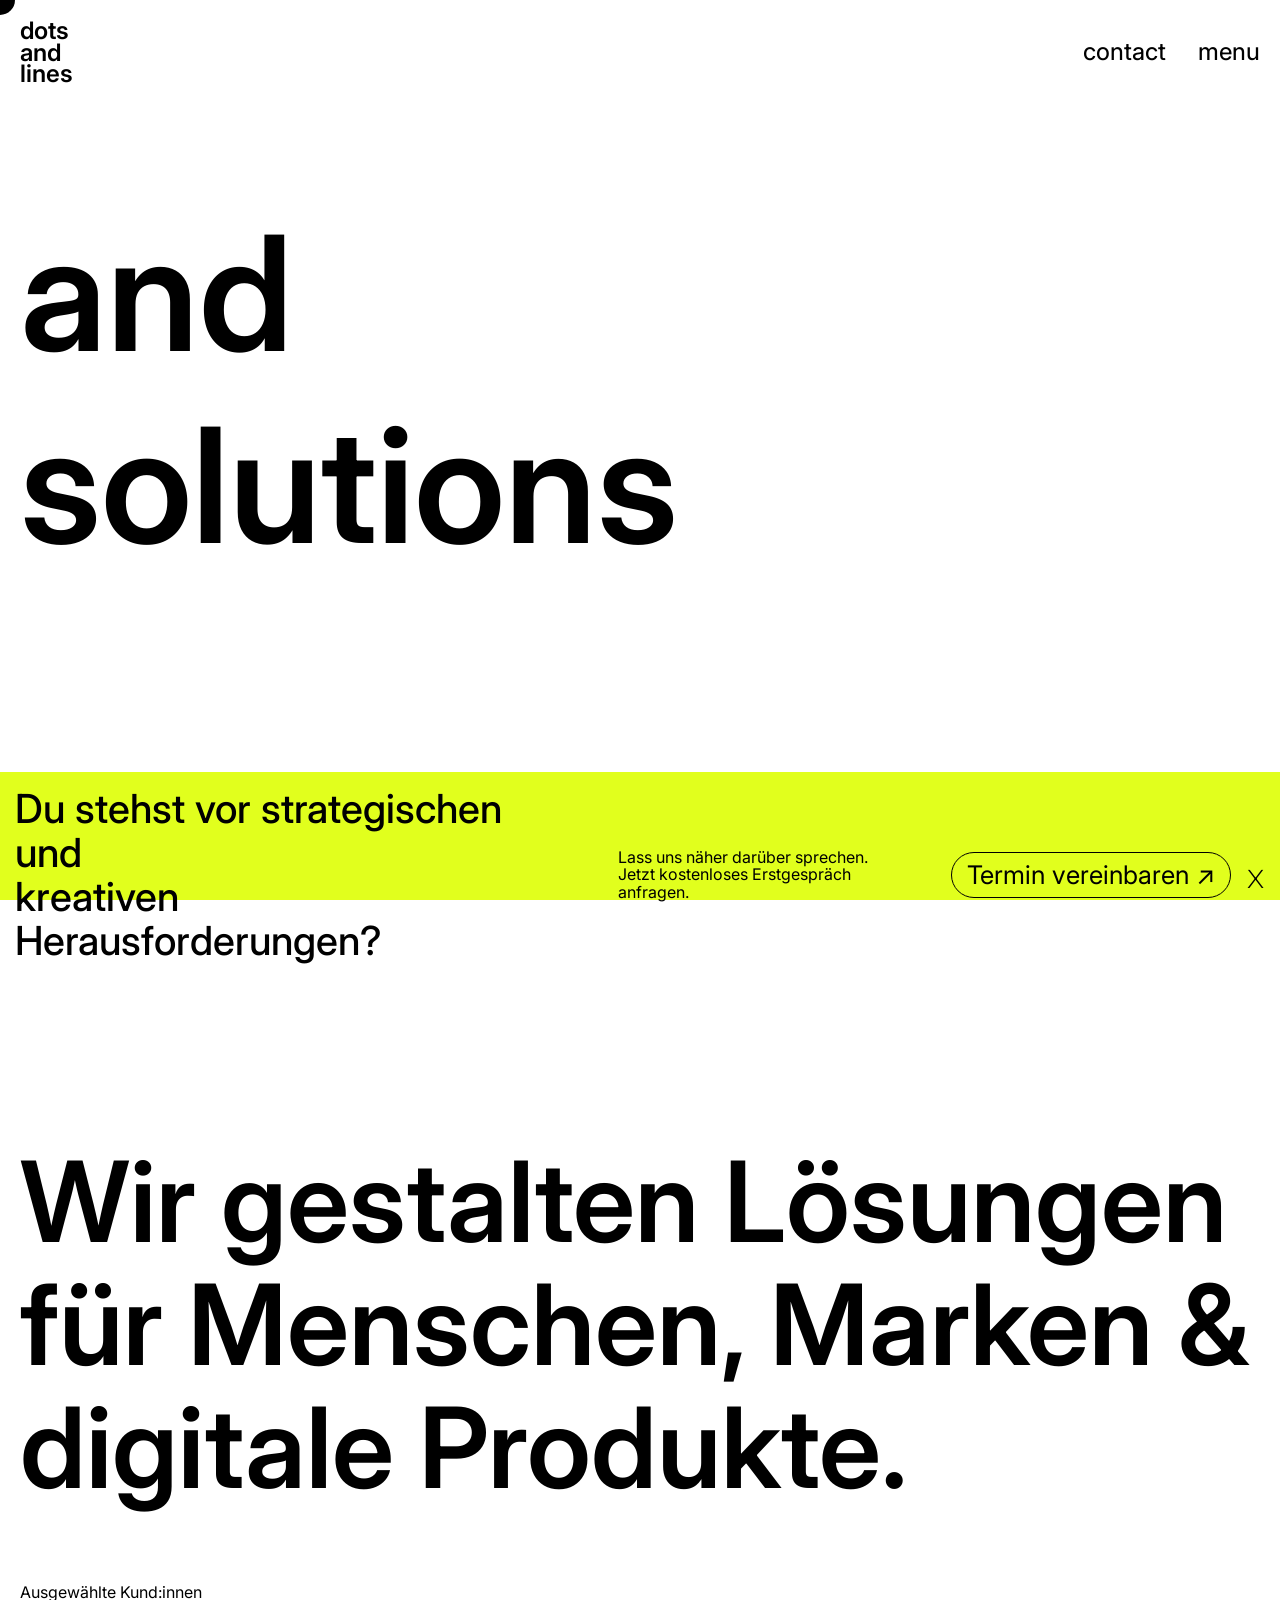
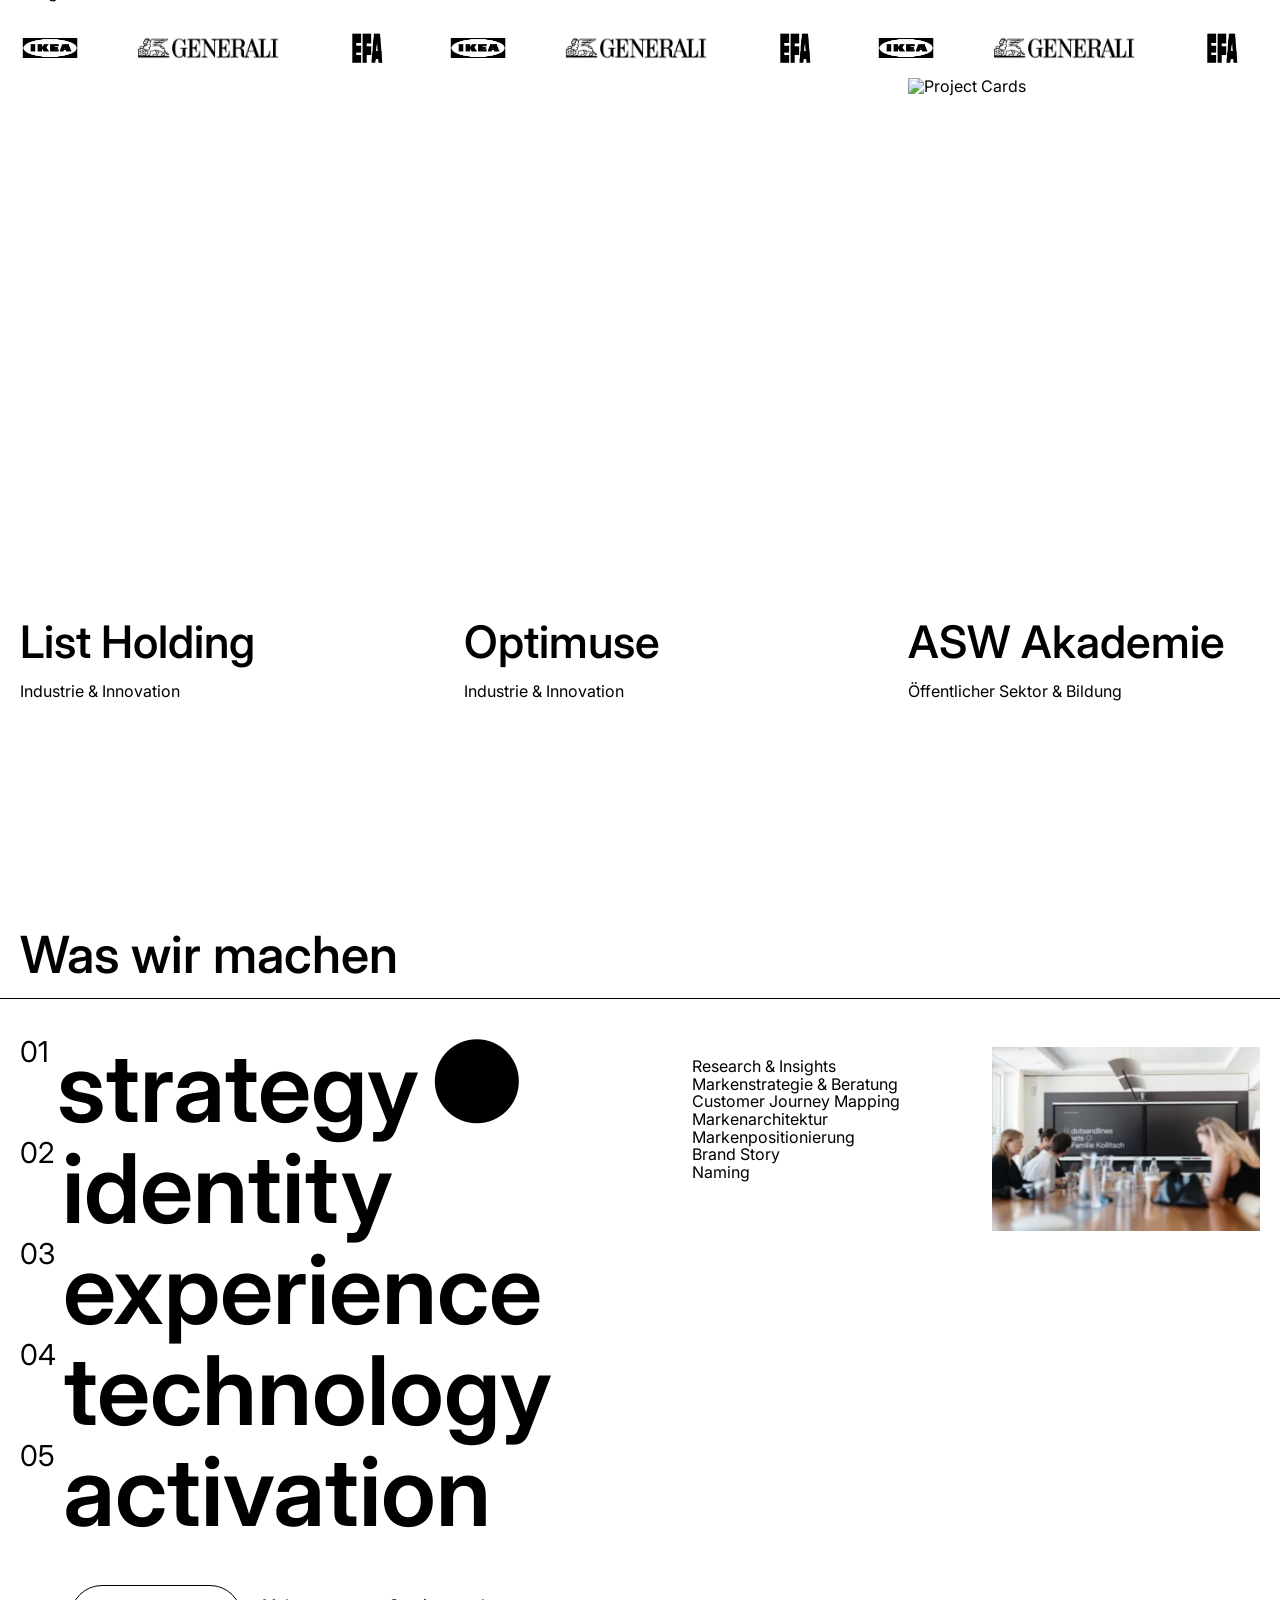
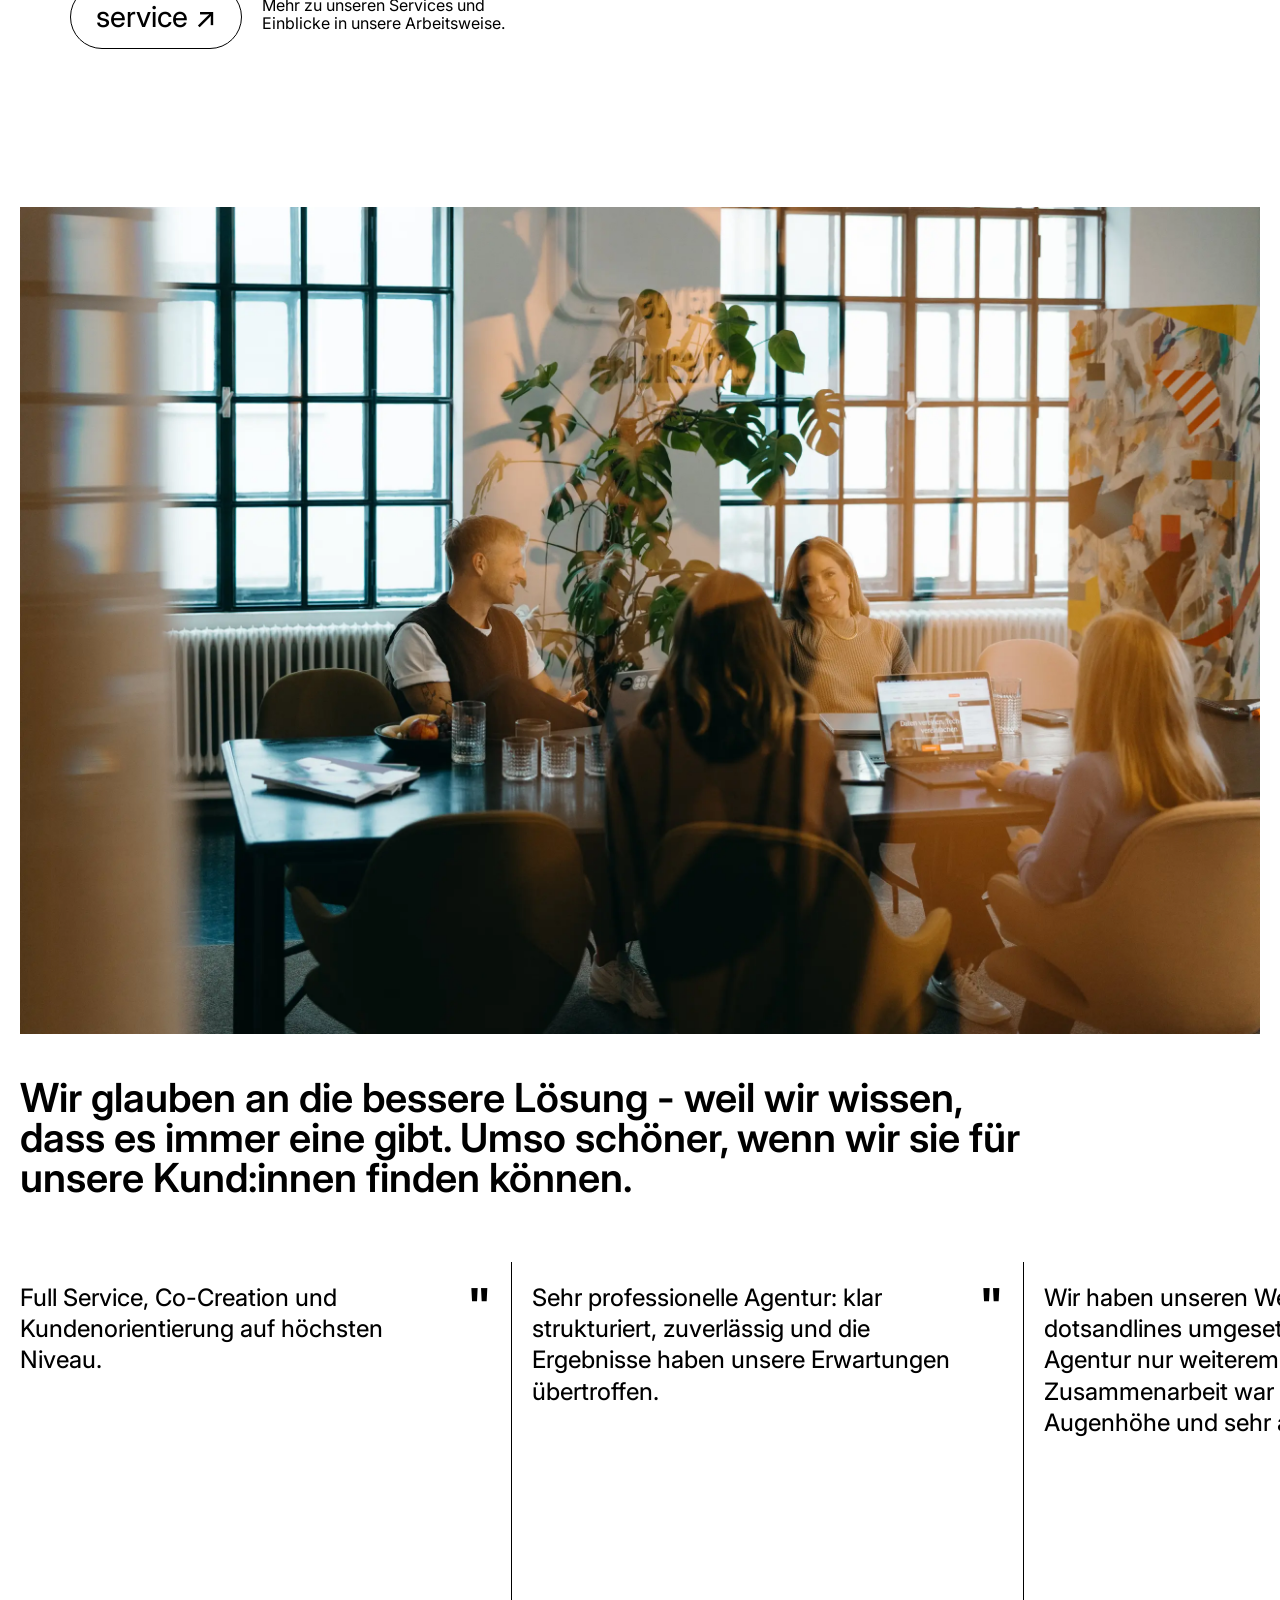
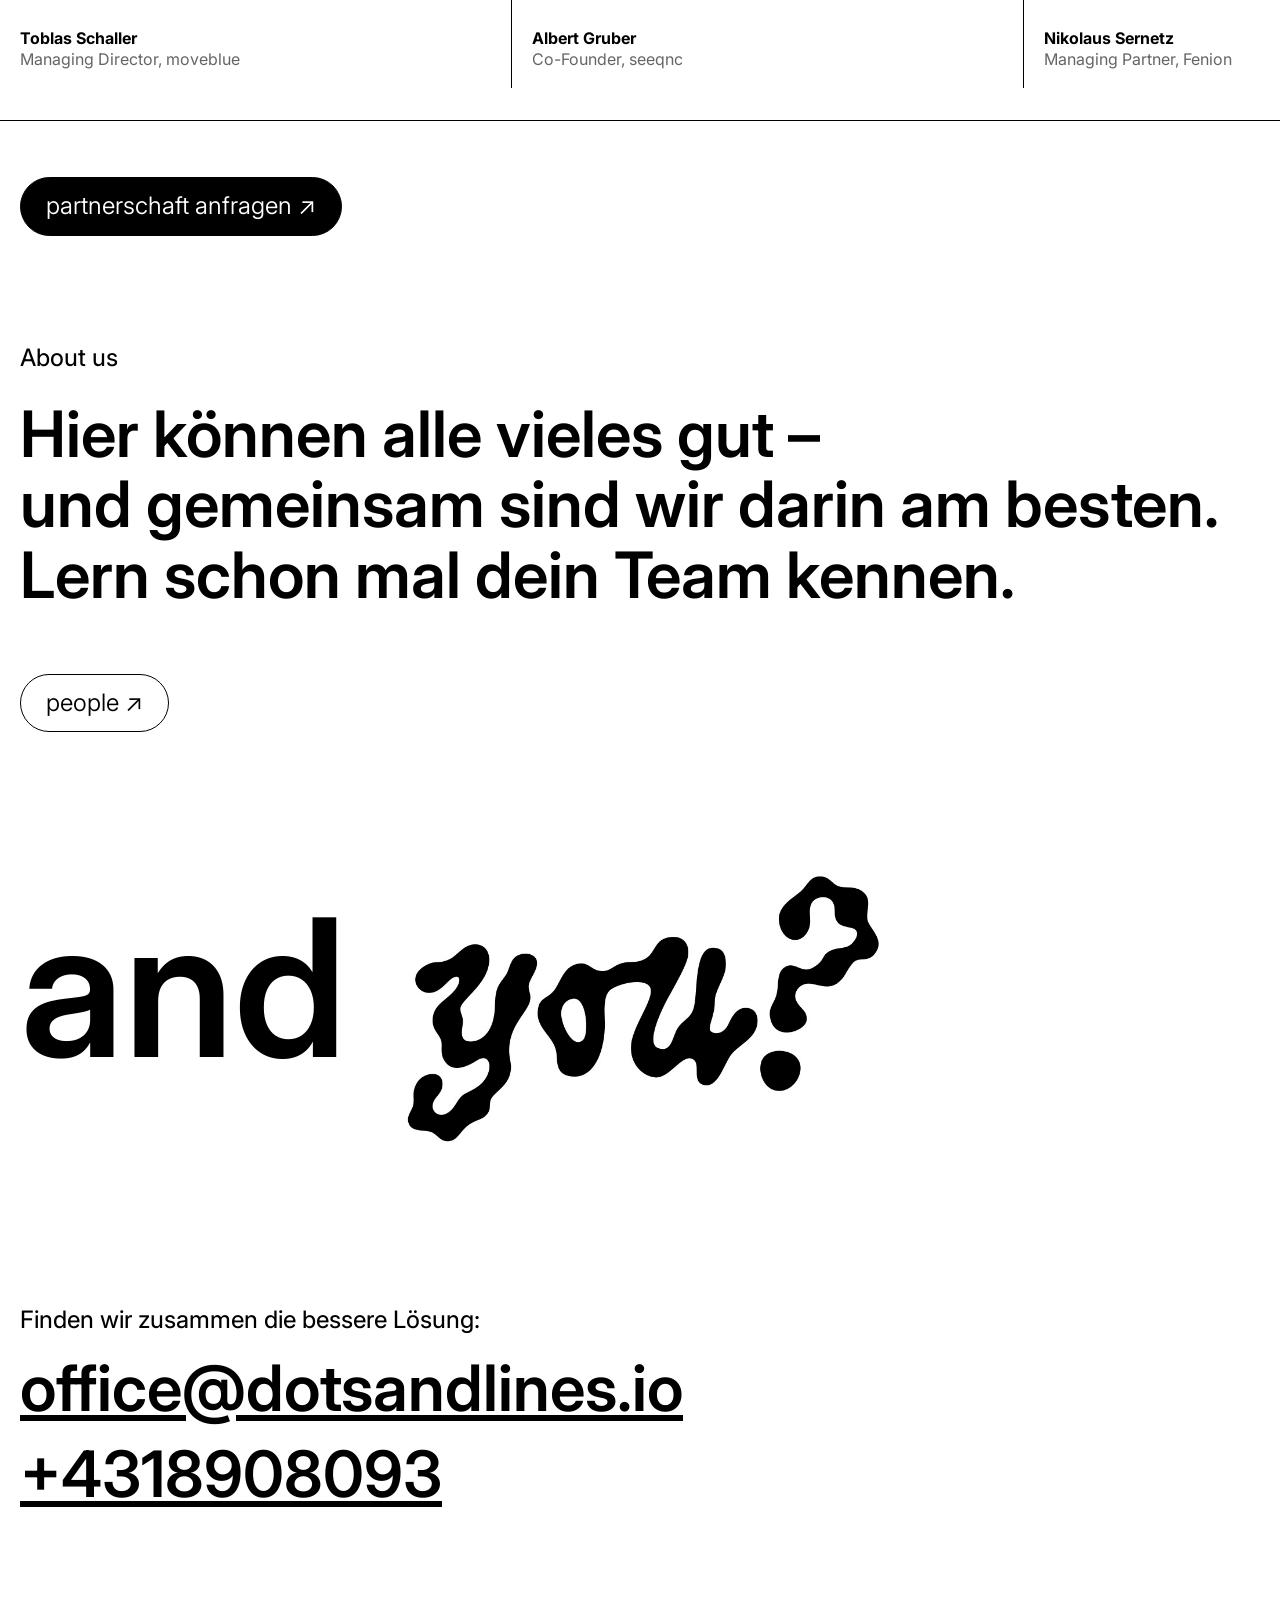
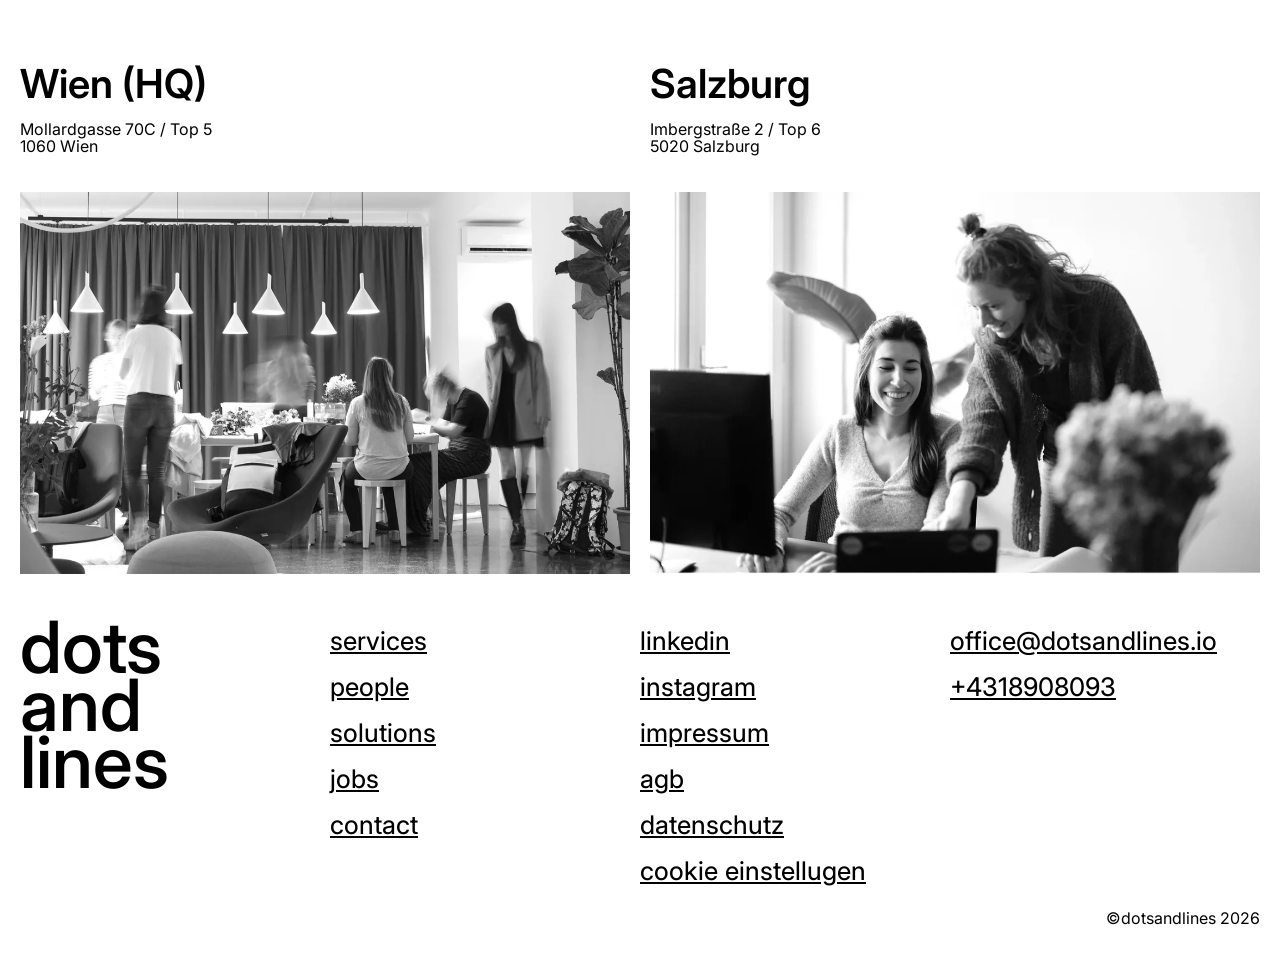
==== commit 23c31d58: "complete css for address" ====
--- a/index.html
+++ b/index.html
@@ -390,22 +390,22 @@
 <!--ADDRESS-->
 <article class="address">
   <div class="address__column">
-  <p class="address__heading">Wien (HQ)</p>
-  <p class="address__details">Mollardgasse 70C / Top 5<br>
-    1060 Wien</p>
-  <div class="img-swap">
-      <img class="img-swap__default" src="img/wien1.webp" alt="default"/>
-      <img class="img-swap__hover" src="img/wien2.webp" alt="hover 1"/>
-  </div>
+    <p class="address__heading">Wien (HQ)</p>
+    <p class="address__details">Mollardgasse 70C / Top 5<br>
+      1060 Wien</p>
+    <div class="img-swap">
+        <img class="img-swap__default" src="img/wien1.webp" alt="default"/>
+        <img class="img-swap__hover" src="img/wien2.webp" alt="hover 1"/>
+    </div>
   </div>
   <div class="address__column">
-  <p class="address__heading">Salzburg</p>
-  <p class="address__details">Imbergstraße 2 / Top 6<br>
-    5020 Salzburg</p>
-  <div class="img-swap">
-      <img class="img-swap__default" src="img/salzburg1.webp" alt="default"/>
-      <img class="img-swap__hover" src="img/salzburg2.webp" alt="hover 1"/>
-  </div>
+    <p class="address__heading">Salzburg</p>
+    <p class="address__details">Imbergstraße 2 / Top 6<br>
+      5020 Salzburg</p>
+    <div class="img-swap">
+        <img class="img-swap__default" src="img/salzburg1.webp" alt="default"/>
+        <img class="img-swap__hover" src="img/salzburg2.webp" alt="hover 1"/>
+    </div>
   </div>
 </article>
 
@@ -436,8 +436,6 @@
             <li class="footer__list-items"><a href="#">+4318908093</a></li>
         </ul>
         <p class="footer__credit">©dotsandlines 2026</p>
-        </div>
-    </div>
 </article>
 
 <script>
--- a/main.css
+++ b/main.css
@@ -655,6 +655,7 @@
     background: var(--white);
     color: var(--black);
 }
+
 /**
 *ABOUT US
 */
@@ -769,6 +770,45 @@
 .contact__details a:hover {
     text-decoration: none;
 }
+
+/**
+*ADDRESS
+*/
+.address {
+    display: grid;
+    grid-template-columns: 1fr 1fr;
+    margin: 0;
+    margin-top: 7rem;
+    gap: 20px;
+}
+
+.address__column {
+    display: flex;
+    flex-direction: column;
+}
+
+.address__heading {
+    font-size: 2.5rem;
+    font-weight: 600;
+    margin-bottom: 15px;
+}
+
+.address__details {
+    font-size: 1rem;
+    margin-top: 0;
+}
+
+.address .img-swap {
+    width: 100%;
+    margin: 0;
+    margin-top: 20px;
+}
+
+.address .img-swap img {
+    width: 100%;
+    height: auto;
+}
+
 /**
 *FOOTER
 */
